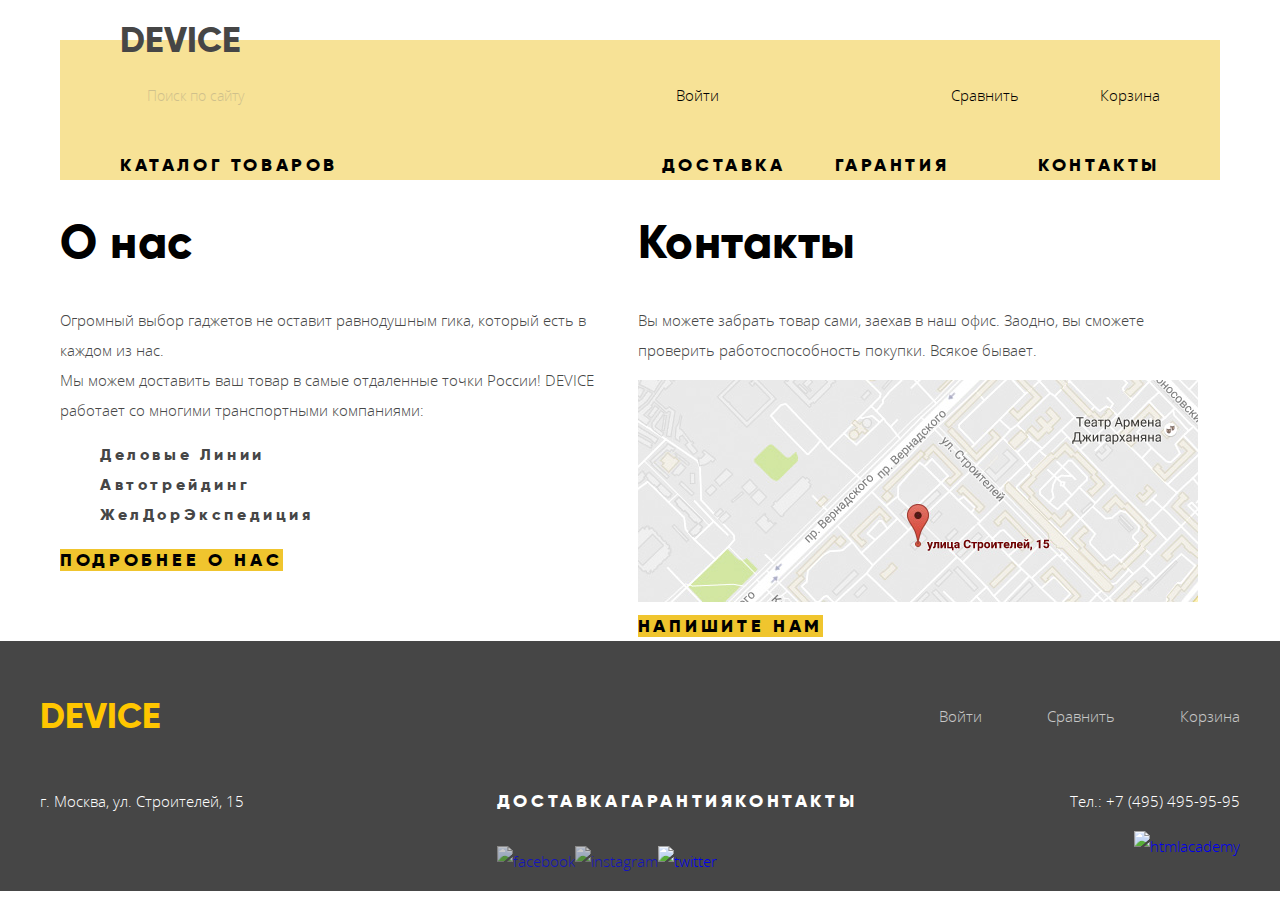
==== index.html @ 17105acd "sync" ====
<!DOCTYPE html>
<html lang="ru">
  <head>
    <meta charset="utf-8">
    <title>HTML Academy: Девайс</title>
    <link rel="stylesheet" href="css/normalize.css">
    <link rel="stylesheet" href="css/style.css">
  </head>
  <body>
    <div class="l-center">
      <header class="header">
        <div class="header__top-logo logo">
          Device
        </div>
        <div class="user-links">
          <ul class="user-links__list">
            <li class="user-links__item search">
              <form action="https://echo.htmlacademy.ru" method="post" class="search__form">
                <input type="text" class="search__input" aria-label="Найти" placeholder="Поиск по сайту">
                <button type="button" class="search__submit visually-hidden">Найти</button>
              </form>
            </li>
            <li class="user-links__item login"><a href="#" class="user-links__link">Войти</a></li>
            <li class="user-links__item"><a href="#" class="user-links__link">Сравнить</a></li>
            <li class="user-links__item"><a href="#" class="user-links__link">Корзина</a></li>
          </ul>
        </div>
        <nav class="main-nav">
          <ul class="main-nav__list">
            <li class="main-nav__item">
              <a href="#" class="main-nav__link" id="сatalog-menu">Каталог товаров</a>
              <ul class="catalog-list" aria-labelledby="сatalog-menu" role="sub-menu">
                <li class="catalog-list__item"><a href="#" class="catalog__link">Виртуальная реальность</a></li>
                <li class="catalog-list__item"><a href="#" class="catalog__link">Фитнес-браслеты</a></li>
                <li class="catalog-list__item"><a href="#" class="catalog__link">Квадрокоптеры</a></li>
                <li class="catalog-list__item"><a href="catalog.html" class="catalog__link">Моноподы для селфи</a></li>
                <li class="catalog-list__item"><a href="#" class="catalog__link">Умные часы</a></li>
                <li class="catalog-list__item"><a href="#" class="catalog__link">Экшн-камеры</a></li>
              </ul>
            </li>
            <li class="main-nav__item"><a href="#" class="main-nav__link">Доставка</a></li>
            <li class="main-nav__item"><a href="#" class="main-nav__link">Гарантия</a></li>
            <li class="main-nav__item"><a href="#" class="main-nav__link">Контакты</a></li>
          </ul>
        </nav>
      </header>
    </div>
    <div class="l-center">
      <main class="main-index">
        <section class="about-us">
          <h2 class="about-us__title">О нас</h2>
          <p class="about-us__desc">Огромный выбор гаджетов не оставит равнодушным гика, который есть в каждом из нас.<br>
          Мы можем доставить ваш товар в самые отдаленные точки России! DEVICE работает со многими транспортными компаниями:</p>
          <ul class="delivery__list">
            <li class="delivery__item"><a href="#" class="delivery__link">Деловые Линии</a></li>
            <li class="delivery__item"><a href="#" class="delivery__link">Автотрейдинг</a></li>
            <li class="delivery__item"><a href="#" class="delivery__link">ЖелДорЭкспедиция</a></li>
          </ul>
          <a href="#" class="btn about-us__more">Подробнее о нас</a>
        </section>
        <section class="contacts">
          <h2 class="contacts__title">Контакты</h2>
          <p class="contacts__desc">Вы можете забрать товар сами, заехав в наш офис. Заодно, вы сможете проверить работоспособность покупки. Всякое бывает.</p>
          <div class="map">
            <img src="img/map.jpg" alt="Карта">
          </div>
          <div class="map map-modal">
            <button type="button" class="btn-modal map-modal__close">X</button>
            <img src="img/map--big.jpg" alt="Карта побольше">
          </div>
          <a href="" class="btn contact__link">Напишите нам</a>
        </section>
        <form action="https://echo.htmlacademy.ru" method="post" class="feedback-modal">
          <button type="button" class="btn-modal feedback-modal__close" aria-label="Закрыть окно">X</button>
          <label>Ваше имя:<input type="text" placeholder="Имя Фамилия" name="form-name"></label>
          <label>Ваш e-mail:<input type="email" placeholder="email@example.com" name="form-email"></label>
          <label>Текст письма:<textarea placeholder="В свободной форме" name="form-msg"></textarea></label>
          <button type="submit" class="btn">Отправить</button>
        </form>
      </main>
    </div>
    <footer class="footer">
      <div class="l-center">
        <div class="footer__column">
          <div class="footer__logo logo logo--color-danger">
            Device
          </div>
          <div class="user-links">
            <ul class="user-links__list user-links__list--bottom">
              <li class="user-links__item"><a href="#" class="user-links__link">Войти</a></li>
              <li class="user-links__item"><a href="#" class="user-links__link">Сравнить</a></li>
              <li class="user-links__item"><a href="#" class="user-links__link">Корзина</a></li>
            </ul>
          </div>
        </div>
        <div class="footer__column">
          <p class="footer__address">г. Москва, ул. Строителей, 15</p>
          <ul class="footer__list">
            <li class="footer__item"><a href="#" class="footer__link">Доставка</a></li>
            <li class="footer__item"><a href="#" class="footer__link">Гарантия</a></li>
            <li class="footer__item"><a href="#" class="footer__link">Контакты</a></li>
          </ul>
          <p class="footer__phone">Тел.: +7 (495) 495-95-95</p>
        </div>
        <div class="footer__column">
          <span class="footer__line"></span>
          <div class="socials">
            <ul class="socials__list">
              <li class="socials__item social"><a href="facebook.com" target="_blank"><img src="img/fb.svg" alt="facebook"></a></li>
              <li class="socials__item social"><a href="instagram.com" target="_blank"><img src="img/instagram.svg" alt="instagram"></a></li>
              <li class="socials__item social"><a href="twitter.com" target="_blank"><img src="img/twitter.svg" alt="twitter"></a></li>
            </ul>
          </div>
          <a href="htmlacademy.ru" class="htmlacademylogo" target="_blank"><img src="img/logo-html.svg" alt="htmlacademy"></a>
        </div>
      </div>
    </footer>
  </body>
</html>
---- css/style.css ----
@font-face {
  font-family: 'Gilroy Bold';
  src: url('../fonts/gilroyextrabold.woff2') format('woff2'),
       url('../fonts/gilroyextrabold.woff') format('woff');
  font-weight: 700;
  font-style: normal;
}

@font-face {
  font-family: 'Gilroy Light';
  src: url('../fonts/gilroylight.woff2') format('woff2'),
       url('../fonts/gilroylight.woff') format('woff');
  font-weight: 300;
  font-style: normal;
}

@font-face {
  font-family: 'Open Sans Light';
  src: url('../fonts/opensanslight.woff2') format('woff2'),
       url('../fonts/opensanslight.woff') format('woff');
  font-weight: 300;
  font-style: normal;
}

@font-face {
  font-family: 'Open Sans';
  src: url('../fonts/opensans.woff2') format('woff2'),
       url('../fonts/opensans.woff') format('woff');
  font-weight: normal;
  font-style: normal;
}

html {
  box-sizing: border-box;
}

*, *::before, *::after {
  box-sizing: inherit;
}

body {
  padding: 0;
  margin: 0;
  font-family: "Open Sans Light", Arial, sans-serif;
  font-size: 15px;
  line-height: 30px;
  font-weight: 300;
  color: #464646;
  margin: 0 auto;
}

img {
  max-width: 100%;
}

a {
  text-decoration: none;
}

.l-center {
  max-width: 1200px;
  margin: 0 auto;
}

.main-catalog__title {
  font-family: "Gilroy Bold", Arial, sans-serif;
  font-size: 47px;
  font-weight: 800;
  letter-spacing: 0.5px;
  color: #000000;
  flex-basis: 100%;
}

.about-us__title {
  font-family: "Gilroy Bold", Arial, sans-serif;
  font-size: 47px;
  font-weight: 800;
  line-height: 1;
  letter-spacing: 0.5px;
  color: #000000;
}

.contacts__title {
  font-family: "Gilroy Bold", Arial, sans-serif;
  font-size: 47px;
  font-weight: 800;
  line-height: 1;
  letter-spacing: 0.5px;
  color: #000000;
}

.visually-hidden {
  position: absolute;
  clip: rect(0 0 0 0);
  width: 1px;
  height: 1px;
  margin: -1px;
 }

.header {
  background-color: #f7e296;
  margin-top: 40px;
  padding-top: 40px;
  margin-left: 20px;
  margin-right: 20px;
  position: relative;
  padding-left: 60px;
  padding-right: 60px;
}

.logo {
  font-family: "Gilroy Bold", Arial, sans-serif;
  font-size: 35px;
  font-weight: 800;
  text-transform: uppercase;
}

.header__top-logo {
  position: absolute;
  top: -15px;
  left: 60px;
}

.logo--color-danger {
  color: #ffc600;
}

.logo:hover,
.user-links__item:hover,
.user-links__search:hover,
.main-nav__link:hover,
.catalog-list__item:hover,
.footer__item:hover {
  opacity: 0.6;
}

.logo:active,
.user-links__item:active,
.main-nav__link:active,
.catalog-list__item:active,
.footer__item:active {
  opacity: 0.3;
}

.search {
  padding-left: 40px;
  width: 500px;
  margin-right: 15px;
  position: relative;
}

.search__input {
  background-color: transparent;
  border: 0;
  opacity: 0.3;
}

.search__form::before {
  content: ' ';
  display: block;
  position: absolute;
  top: 7px;
  left: 0;
  width: 16px;
  height: 16px;
  background-image: url(../img/search.svg);
}

.search__input:hover {
  opacity: 0.6;
}

.search__input:active,
.search__input:focus {
  opacity: 1;
  outline: 0;
  border-bottom: 2px solid #000;
}

.user-links {
  padding-bottom: 40px;
}

.user-links__list {
  padding: 0;
  margin: 0;
  list-style: none;
  display: flex;
  justify-content: space-between;
}

.user-links__item {
  padding-right: 40px;
  padding-left: 25px;
}

.user-links__item:last-child {
  padding-right: 0;
}

.user-links__list--bottom {
  justify-content: flex-end;
}

.login {
  width: 260px;
}

.user-links__link {
  color: #000000;
}

.main-nav__list {
  padding: 0;
  margin: 0;  
  list-style: none;
  display: flex;
  justify-content: space-between;
}

.main-nav__item {
  margin-right: 35px;
}

.main-nav__item:first-child {
  margin-right: 310px;
}

.main-nav__item:last-child {
  margin-right: 0;
  margin-left: 40px;
}

.main-nav__link {
  font-family: "Gilroy Bold", Arial, sans-serif;
  font-size: 18px;
  line-height: 24px;
  font-weight: 800;
  letter-spacing: 3.6px;
  text-transform: uppercase;
  color: #000000;
}

.catalog-list {
  line-height: 30px;
  color: #464646;
  list-style: none;
  text-transform: none;
  display: none;
}

.catalog__link {
  color: #000000;
}

.main-index {
  display: flex;
  margin: 0 20px;
  justify-content: space-between;
}

.delivery__list {
  list-style: none;
}

.delivery__item {
  font-family: "Gilroy Bold", Arial, sans-serif;
  font-size: 16px;
  font-weight: 800;
  letter-spacing: 3.6px;
}

.delivery__link {
  color: #464646;
}

.map-modal {
  display: none;
}

.feedback-modal {
  display: none;
}

.btn {
  font-family: "Gilroy Bold", Arial, sans-serif;
  font-size: 18px;
  line-height: 1.27;
  letter-spacing: 3.7px;
  text-align: center;
  color: #000000;
  background-color: #f0c52e;
  text-transform: uppercase;
  border: 0;
}

.footer {
  background-color: #464646;
  color: #ffffff;
  padding-top: 60px;
}

.footer__column {
  display: flex;
  justify-content: space-between;
}

.footer .user-links__link {
  color: #ffffff;
}

.footer__list{
  list-style: none;
  display: flex;
  justify-content: space-around;
}

.footer__item {
  font-family: "Gilroy Bold", Arial, sans-serif;
  font-size: 18px;
  font-weight: 800;
  letter-spacing: 3.6px;
  text-transform: uppercase;
}

.footer__link {
  color: #ffffff;
}

.footer .user-links__item,
.socials__item {
  opacity: 0.7;
}

.footer .user-links__item:hover,
.socials__item:hover {
  opacity: 1;
}

.footer .user-links__item:active,
.socials__item:active    {
  opacity: 0.3;
}

.socials__item:last-child {
  opacity: 1; 
}

.socials__item:last-child:hover {
  opacity: 0.6; 
}

.socials__item:last-child:active {
  opacity: 0.3; 
}

.socials__list {
  list-style: none;
  display: flex;
  justify-content: center;
}

form label {
  font-family: "Gilroy Bold", Arial, sans-serif;
  font-size: 18px;
  font-weight: 800;
  color: #000000;
}

form input {
  font-family: "Open Sans Light", Arial, sans-serif;
  font-size: 14px;
  font-weight: 300;
  color: #464646;
}

form textarea {
  font-family: "Open Sans Light", Arial, sans-serif;
  font-size: 14px;
  font-weight: 300;
  color: #464646;
}

.main-catalog {
  display: flex;
  flex-wrap: wrap;
}

.breadcrumbs {
  flex-basis: 100%;
}

.breadcrumbs__list {
  list-style: none;
  display: flex;
}

.breadcrumbs__item {
  font-size: 14px;
}

.breadcrumbs__item a {
  color: #000000;
  opacity: 0.3;
}

.breadcrumbs__item a:hover {
  opacity: 0.6;
}

.breadcrumbs__item a:active {
  opacity: 0.1;
}

.breadcrumbs__item--active {
  opacity: 1;
}

.filters {
  flex-basis: 20%;
  background-color: #eeeeee;
}

.filter__item {
  display: flex;
  flex-direction: column;
}

.filter__title {
  font-family: "Gilroy Bold", Arial, sans-serif;
  font-size: 18px;
  font-weight: 800;
  color: #000000;
}

.filter__item label {
  font-size: 14px;
  color: #000000;
}

.goods {
  display: flex;
  flex-wrap: wrap;
  flex-basis: 80%;
}

.good-card {
  flex-basis: 50%;
  display: flex;
  flex-wrap: wrap;
  justify-content: space-between;
}

.good__pic {
  flex-basis: 100%;
}

.good-card__title {
  font-family: "Gilroy Bold", Arial, sans-serif;
  font-size: 18px;
  font-weight: 800;
  color: #000000;
}

.good-card__price {
  font-family: "Gilroy Light", Arial, sans-serif;
  font-size: 16px;
  font-weight: 300;
  color: #000000;
}
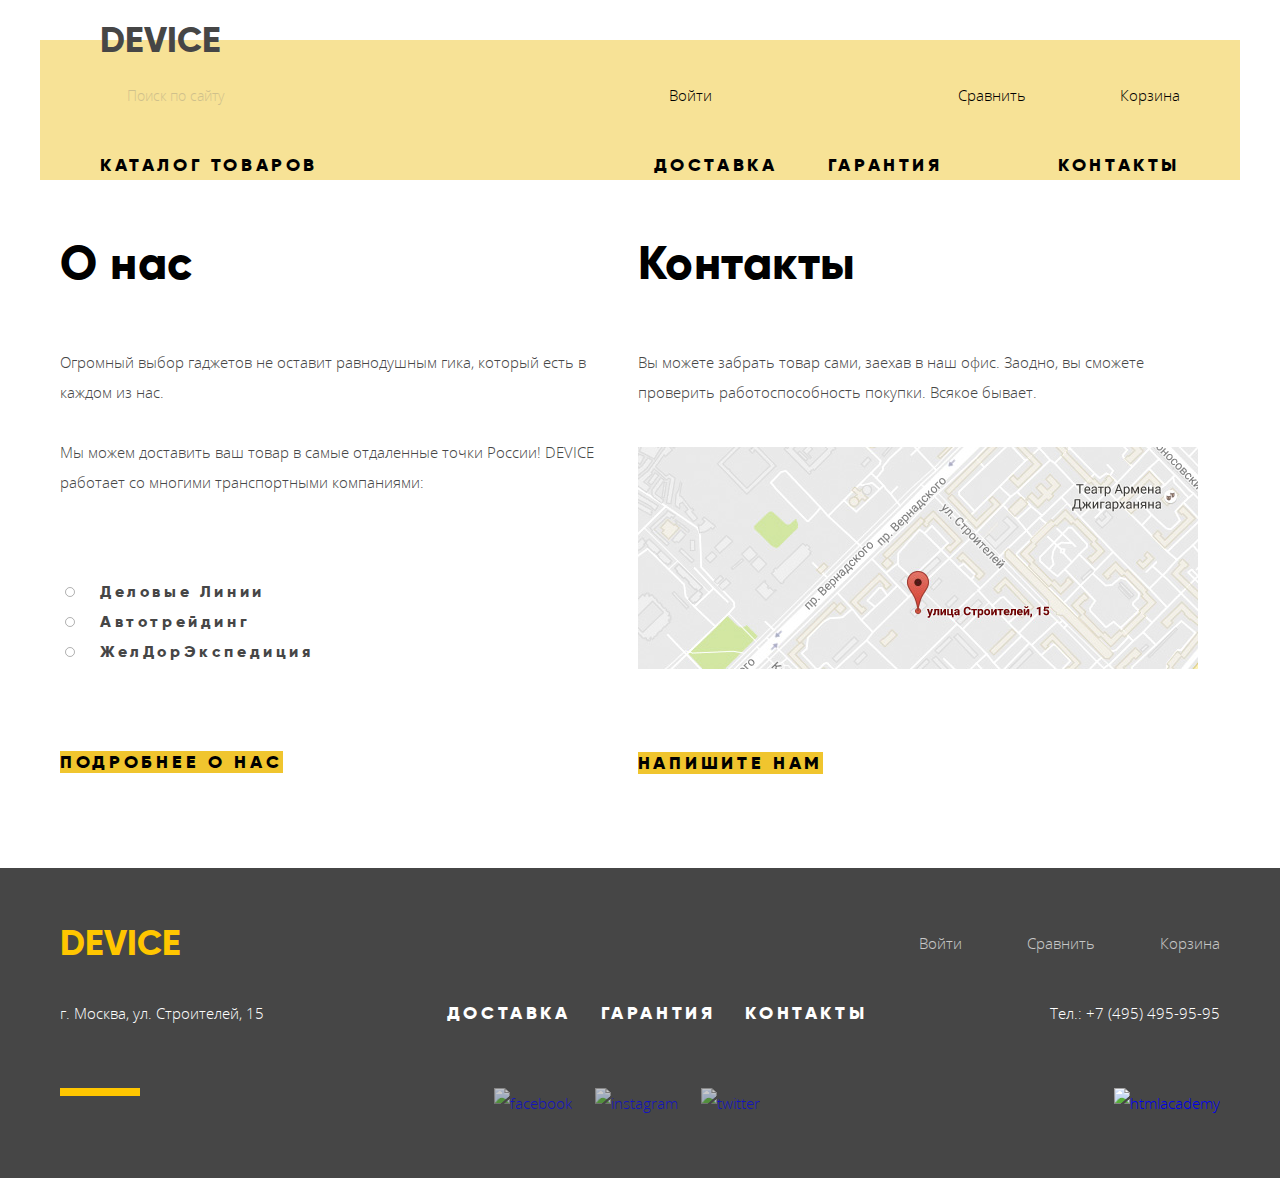
==== commit 12756bfd: "sync" ====
--- a/index.html
+++ b/index.html
@@ -21,8 +21,8 @@
               </form>
             </li>
             <li class="user-links__item login"><a href="#" class="user-links__link">Войти</a></li>
-            <li class="user-links__item"><a href="#" class="user-links__link">Сравнить</a></li>
-            <li class="user-links__item"><a href="#" class="user-links__link">Корзина</a></li>
+            <li class="user-links__item compare"><a href="#" class="user-links__link">Сравнить</a></li>
+            <li class="user-links__item bracket"><a href="#" class="user-links__link">Корзина</a></li>
           </ul>
         </div>
         <nav class="main-nav">
@@ -49,7 +49,7 @@
       <main class="main-index">
         <section class="about-us">
           <h2 class="about-us__title">О нас</h2>
-          <p class="about-us__desc">Огромный выбор гаджетов не оставит равнодушным гика, который есть в каждом из нас.<br>
+          <p class="about-us__desc">Огромный выбор гаджетов не оставит равнодушным гика, который есть в каждом из нас.<br><br>
           Мы можем доставить ваш товар в самые отдаленные точки России! DEVICE работает со многими транспортными компаниями:</p>
           <ul class="delivery__list">
             <li class="delivery__item"><a href="#" class="delivery__link">Деловые Линии</a></li>
@@ -81,37 +81,39 @@
     </div>
     <footer class="footer">
       <div class="l-center">
-        <div class="footer__column">
-          <div class="footer__logo logo logo--color-danger">
-            Device
+        <div class="footer__wrap">
+          <div class="footer__column">
+            <div class="footer__logo logo logo--color-danger">
+              Device
+            </div>
+            <div class="footer__user-links">
+              <ul class="user-links__list user-links__list--bottom">
+                <li class="user-links__item"><a href="#" class="user-links__link">Войти</a></li>
+                <li class="user-links__item"><a href="#" class="user-links__link">Сравнить</a></li>
+                <li class="user-links__item"><a href="#" class="user-links__link">Корзина</a></li>
+              </ul>
+            </div>
           </div>
-          <div class="user-links">
-            <ul class="user-links__list user-links__list--bottom">
-              <li class="user-links__item"><a href="#" class="user-links__link">Войти</a></li>
-              <li class="user-links__item"><a href="#" class="user-links__link">Сравнить</a></li>
-              <li class="user-links__item"><a href="#" class="user-links__link">Корзина</a></li>
+          <div class="footer__column">
+            <p class="footer__address">г. Москва, ул. Строителей, 15</p>
+            <ul class="footer__list">
+              <li class="footer__item"><a href="#" class="footer__link">Доставка</a></li>
+              <li class="footer__item"><a href="#" class="footer__link">Гарантия</a></li>
+              <li class="footer__item"><a href="#" class="footer__link">Контакты</a></li>
             </ul>
+            <p class="footer__phone">Тел.: +7 (495) 495-95-95</p>
           </div>
-        </div>
-        <div class="footer__column">
-          <p class="footer__address">г. Москва, ул. Строителей, 15</p>
-          <ul class="footer__list">
-            <li class="footer__item"><a href="#" class="footer__link">Доставка</a></li>
-            <li class="footer__item"><a href="#" class="footer__link">Гарантия</a></li>
-            <li class="footer__item"><a href="#" class="footer__link">Контакты</a></li>
-          </ul>
-          <p class="footer__phone">Тел.: +7 (495) 495-95-95</p>
-        </div>
-        <div class="footer__column">
-          <span class="footer__line"></span>
-          <div class="socials">
-            <ul class="socials__list">
-              <li class="socials__item social"><a href="facebook.com" target="_blank"><img src="img/fb.svg" alt="facebook"></a></li>
-              <li class="socials__item social"><a href="instagram.com" target="_blank"><img src="img/instagram.svg" alt="instagram"></a></li>
-              <li class="socials__item social"><a href="twitter.com" target="_blank"><img src="img/twitter.svg" alt="twitter"></a></li>
-            </ul>
+          <div class="footer__column">
+            <span class="footer__line"></span>
+            <div class="socials">
+              <ul class="socials__list">
+                <li class="socials__item social"><a href="facebook.com" target="_blank"><img src="img/fb.svg" alt="facebook"></a></li>
+                <li class="socials__item social"><a href="instagram.com" target="_blank"><img src="img/instagram.svg" alt="instagram"></a></li>
+                <li class="socials__item social"><a href="twitter.com" target="_blank"><img src="img/twitter.svg" alt="twitter"></a></li>
+              </ul>
+            </div>
+            <a href="htmlacademy.ru" class="htmlacademylogo" target="_blank"><img src="img/logo-html.svg" alt="htmlacademy"></a>
           </div>
-          <a href="htmlacademy.ru" class="htmlacademylogo" target="_blank"><img src="img/logo-html.svg" alt="htmlacademy"></a>
         </div>
       </div>
     </footer>
--- a/css/style.css
+++ b/css/style.css
@@ -62,33 +62,6 @@
   margin: 0 auto;
 }
 
-.main-catalog__title {
-  font-family: "Gilroy Bold", Arial, sans-serif;
-  font-size: 47px;
-  font-weight: 800;
-  letter-spacing: 0.5px;
-  color: #000000;
-  flex-basis: 100%;
-}
-
-.about-us__title {
-  font-family: "Gilroy Bold", Arial, sans-serif;
-  font-size: 47px;
-  font-weight: 800;
-  line-height: 1;
-  letter-spacing: 0.5px;
-  color: #000000;
-}
-
-.contacts__title {
-  font-family: "Gilroy Bold", Arial, sans-serif;
-  font-size: 47px;
-  font-weight: 800;
-  line-height: 1;
-  letter-spacing: 0.5px;
-  color: #000000;
-}
-
 .visually-hidden {
   position: absolute;
   clip: rect(0 0 0 0);
@@ -101,8 +74,6 @@
   background-color: #f7e296;
   margin-top: 40px;
   padding-top: 40px;
-  margin-left: 20px;
-  margin-right: 20px;
   position: relative;
   padding-left: 60px;
   padding-right: 60px;
@@ -206,6 +177,14 @@
   width: 260px;
 }
 
+.compare::before {
+  content: url(../img/compare.svg);
+  width: 13px;
+  height: 12px;
+  //display: block;
+  //background: url(../img/compare.svg) no-repeat;
+}
+
 .user-links__link {
   color: #000000;
 }
@@ -223,12 +202,16 @@
 }
 
 .main-nav__item:first-child {
-  margin-right: 310px;
+  margin-right: 320px;
+}
+
+.main-nav__item:nth-child(3) {
+  margin-right: 100px;
+  //margin-left: 50px;
 }
 
 .main-nav__item:last-child {
-  margin-right: 0;
-  margin-left: 40px;
+  margin-right: 0px;
 }
 
 .main-nav__link {
@@ -239,6 +222,22 @@
   letter-spacing: 3.6px;
   text-transform: uppercase;
   color: #000000;
+}
+
+.main-nav__item:first-child {
+  position: relative;
+}
+
+.main-nav__item:first-child::after {
+  content: ' ';
+  display: block;
+  width: 16px;
+  height: 16px;
+  background-image: url(../img/plus.svg);
+  position: absolute;
+  top: 7px;
+  left: 230px;
+  opacity: 0.3;
 }
 
 .catalog-list {
@@ -255,12 +254,33 @@
 
 .main-index {
   display: flex;
-  margin: 0 20px;
+  margin: 0 20px 90px;
   justify-content: space-between;
+}
+
+.about-us {
+
+}
+
+.about-us__title {
+  font-family: "Gilroy Bold", Arial, sans-serif;
+  font-size: 47px;
+  font-weight: 800;
+  line-height: 1;
+  letter-spacing: 0.5px;
+  color: #000000;
+  margin: 60px 0;
+}
+
+.about-us__desc {
+  margin-top: 0;
+  margin-bottom: 80px;
 }
 
 .delivery__list {
   list-style: none;
+  margin-top: 0;
+  margin-bottom: 80px;
 }
 
 .delivery__item {
@@ -268,10 +288,43 @@
   font-size: 16px;
   font-weight: 800;
   letter-spacing: 3.6px;
+  position: relative;
+}
+
+.delivery__item::before {
+  content: ' ';
+  display: block;
+  width: 10px;
+  height: 10px;
+  border: 1px solid #000000;
+  border-radius: 5px;
+  opacity: 0.3;
+  position: absolute;
+  top: 10px;
+  left: -35px;
 }
 
 .delivery__link {
   color: #464646;
+}
+
+.contacts__title {
+  font-family: "Gilroy Bold", Arial, sans-serif;
+  font-size: 47px;
+  font-weight: 800;
+  line-height: 1;
+  letter-spacing: 0.5px;
+  color: #000000;
+  margin: 60px 0;
+}
+
+.contacts__desc {
+  margin-top: 0;
+  margin-bottom: 40px;
+}
+
+.map {
+  margin-bottom: 70px;
 }
 
 .map-modal {
@@ -300,9 +353,28 @@
   padding-top: 60px;
 }
 
+.footer__wrap {
+  margin: 0 20px;
+}
+
 .footer__column {
   display: flex;
   justify-content: space-between;
+}
+
+.footer__column:first-child {
+  margin-bottom: 40px;
+}
+
+.footer__column:last-child {
+  margin-top: 60px;
+  padding-bottom: 60px;
+}
+
+.footer__line {
+  display: block;
+  width: 80px;
+  border-top: 8px solid #ffc600;  
 }
 
 .footer .user-links__link {
@@ -313,6 +385,8 @@
   list-style: none;
   display: flex;
   justify-content: space-around;
+  margin: 0;
+  padding: 0;
 }
 
 .footer__item {
@@ -321,6 +395,19 @@
   font-weight: 800;
   letter-spacing: 3.6px;
   text-transform: uppercase;
+  margin-right: 30px;
+}
+
+.footer__item:last-child {
+  margin-right: 0;
+}
+
+.footer__address {
+  margin: 0;
+}
+
+.footer__phone {
+  margin: 0;
 }
 
 .footer__link {
@@ -342,22 +429,29 @@
   opacity: 0.3;
 }
 
+
+.htmlacademylogo:hover {
+  opacity: 0.6; 
+}
+
+.htmlacademylogo:active {
+  opacity: 0.3; 
+}
+
+.socials__list {
+  margin: 0;
+  padding: 0;
+  list-style: none;
+  display: flex;
+  justify-content: center;
+}
+
+.socials__item {
+  margin-right: 23px;
+}
+
 .socials__item:last-child {
-  opacity: 1; 
-}
-
-.socials__item:last-child:hover {
-  opacity: 0.6; 
-}
-
-.socials__item:last-child:active {
-  opacity: 0.3; 
-}
-
-.socials__list {
-  list-style: none;
-  display: flex;
-  justify-content: center;
+  margin: 0;
 }
 
 form label {
@@ -382,12 +476,22 @@
 }
 
 .main-catalog {
-  display: flex;
-  flex-wrap: wrap;
+  
+}
+
+.main-catalog__title {
+  font-family: "Gilroy Bold", Arial, sans-serif;
+  font-size: 47px;
+  font-weight: 800;
+  letter-spacing: 0.5px;
+  color: #000000;
+  flex-basis: 100%;
+  margin: 44px 60px 30px;
 }
 
 .breadcrumbs {
-  flex-basis: 100%;
+  margin-left: 60px;
+  margin-bottom: 50px;
 }
 
 .breadcrumbs__list {
@@ -397,6 +501,23 @@
 
 .breadcrumbs__item {
   font-size: 14px;
+  margin-right: 40px;
+  position: relative;
+}
+
+.breadcrumbs__item::after {
+  content: '';
+  display: block;
+  width: 4px;
+  height: 7px;
+  background-image: url(../img/nav-arrow.svg);
+  position: absolute;
+  top: 12px;
+  left: 70px;
+}
+
+.breadscrumbs__item:nth-child(2)::after {
+  left: 125px;
 }
 
 .breadcrumbs__item a {
@@ -417,13 +538,16 @@
 }
 
 .filters {
-  flex-basis: 20%;
   background-color: #eeeeee;
+  margin-left: 60px;
+  width: 268px;
 }
 
 .filter__item {
   display: flex;
   flex-direction: column;
+  margin-left: 60px;
+  width: 268px;
 }
 
 .filter__title {
@@ -441,17 +565,18 @@
 .goods {
   display: flex;
   flex-wrap: wrap;
-  flex-basis: 80%;
+  margin-right: 60px;
 }
 
 .good-card {
-  flex-basis: 50%;
   display: flex;
   flex-wrap: wrap;
   justify-content: space-between;
-}
-
-.good__pic {
+  width: 359px;
+  margin: 0 20px 45px;
+}
+
+.good-card__pic {
   flex-basis: 100%;
 }
 
@@ -467,4 +592,10 @@
   font-size: 16px;
   font-weight: 300;
   color: #000000;
+}
+
+.wrap {
+  display: flex;
+  margin: 0 auto;
+  max-width: 1200px;
 }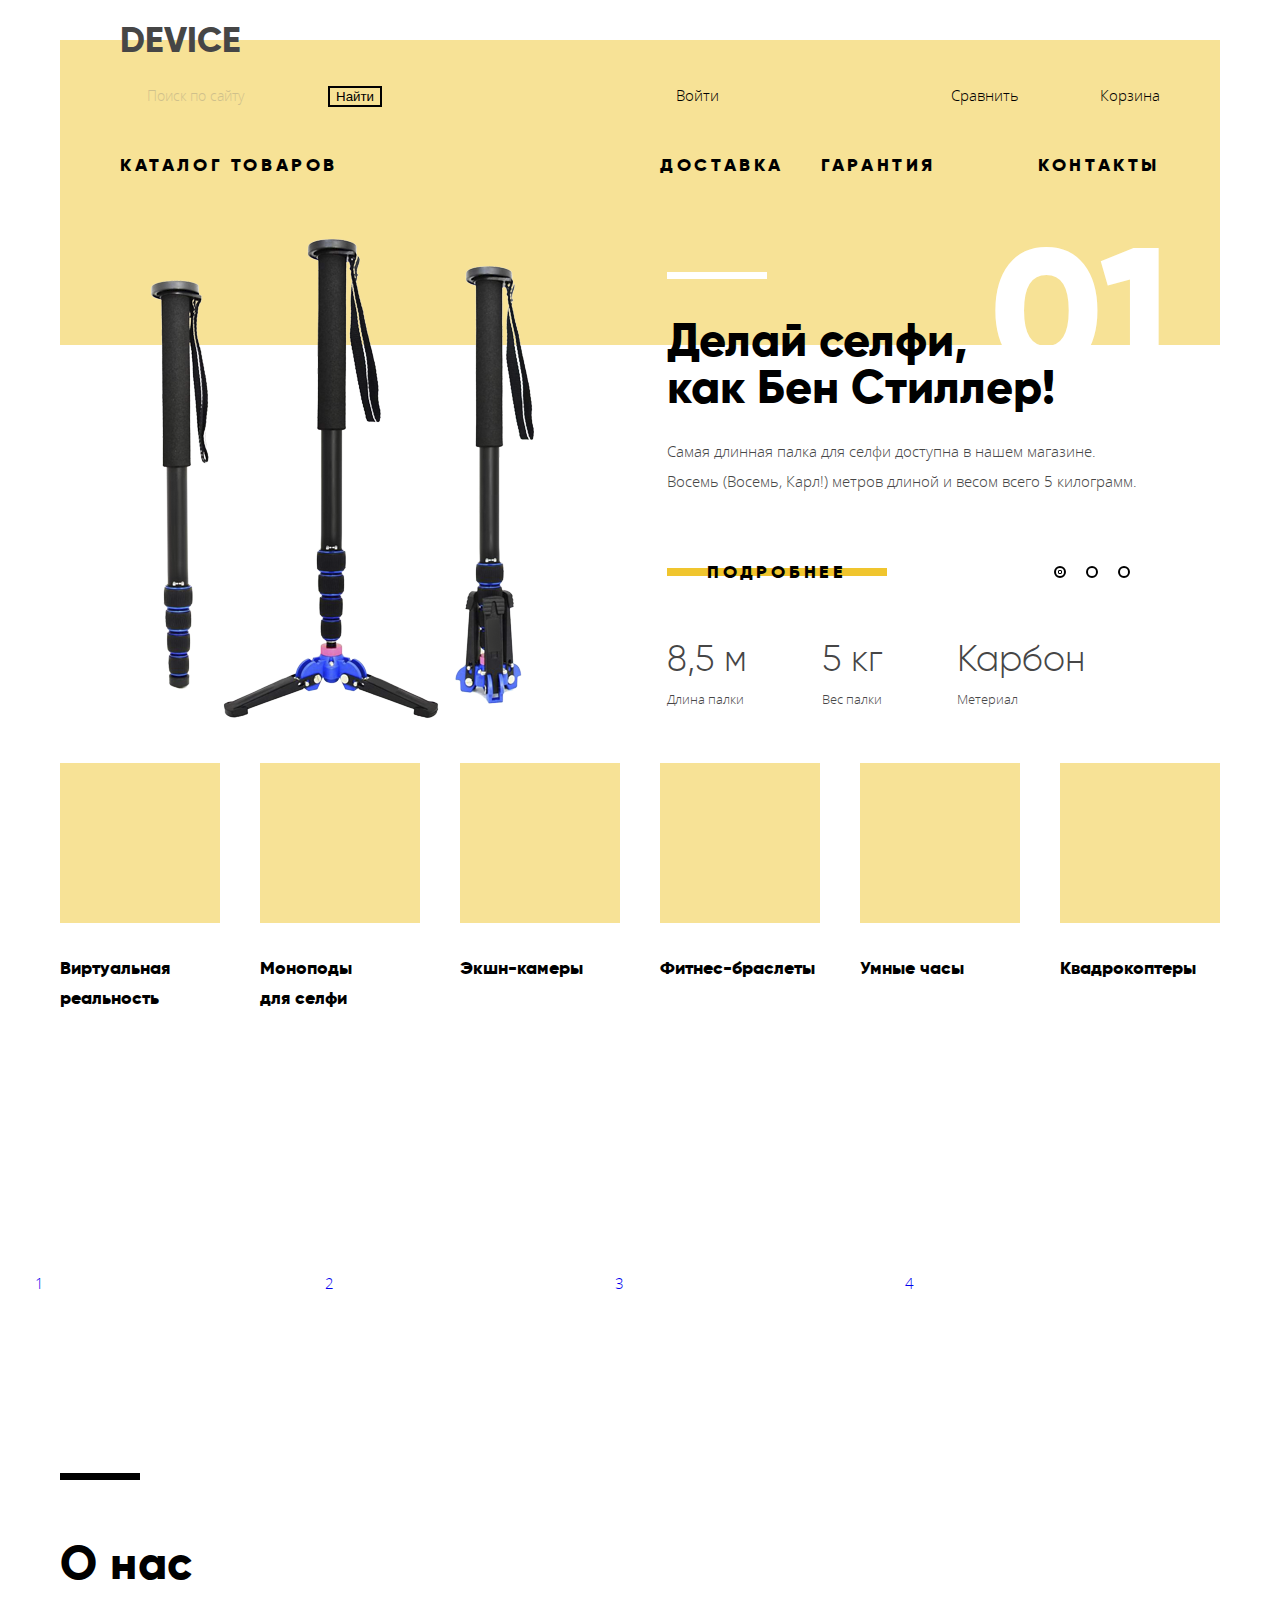
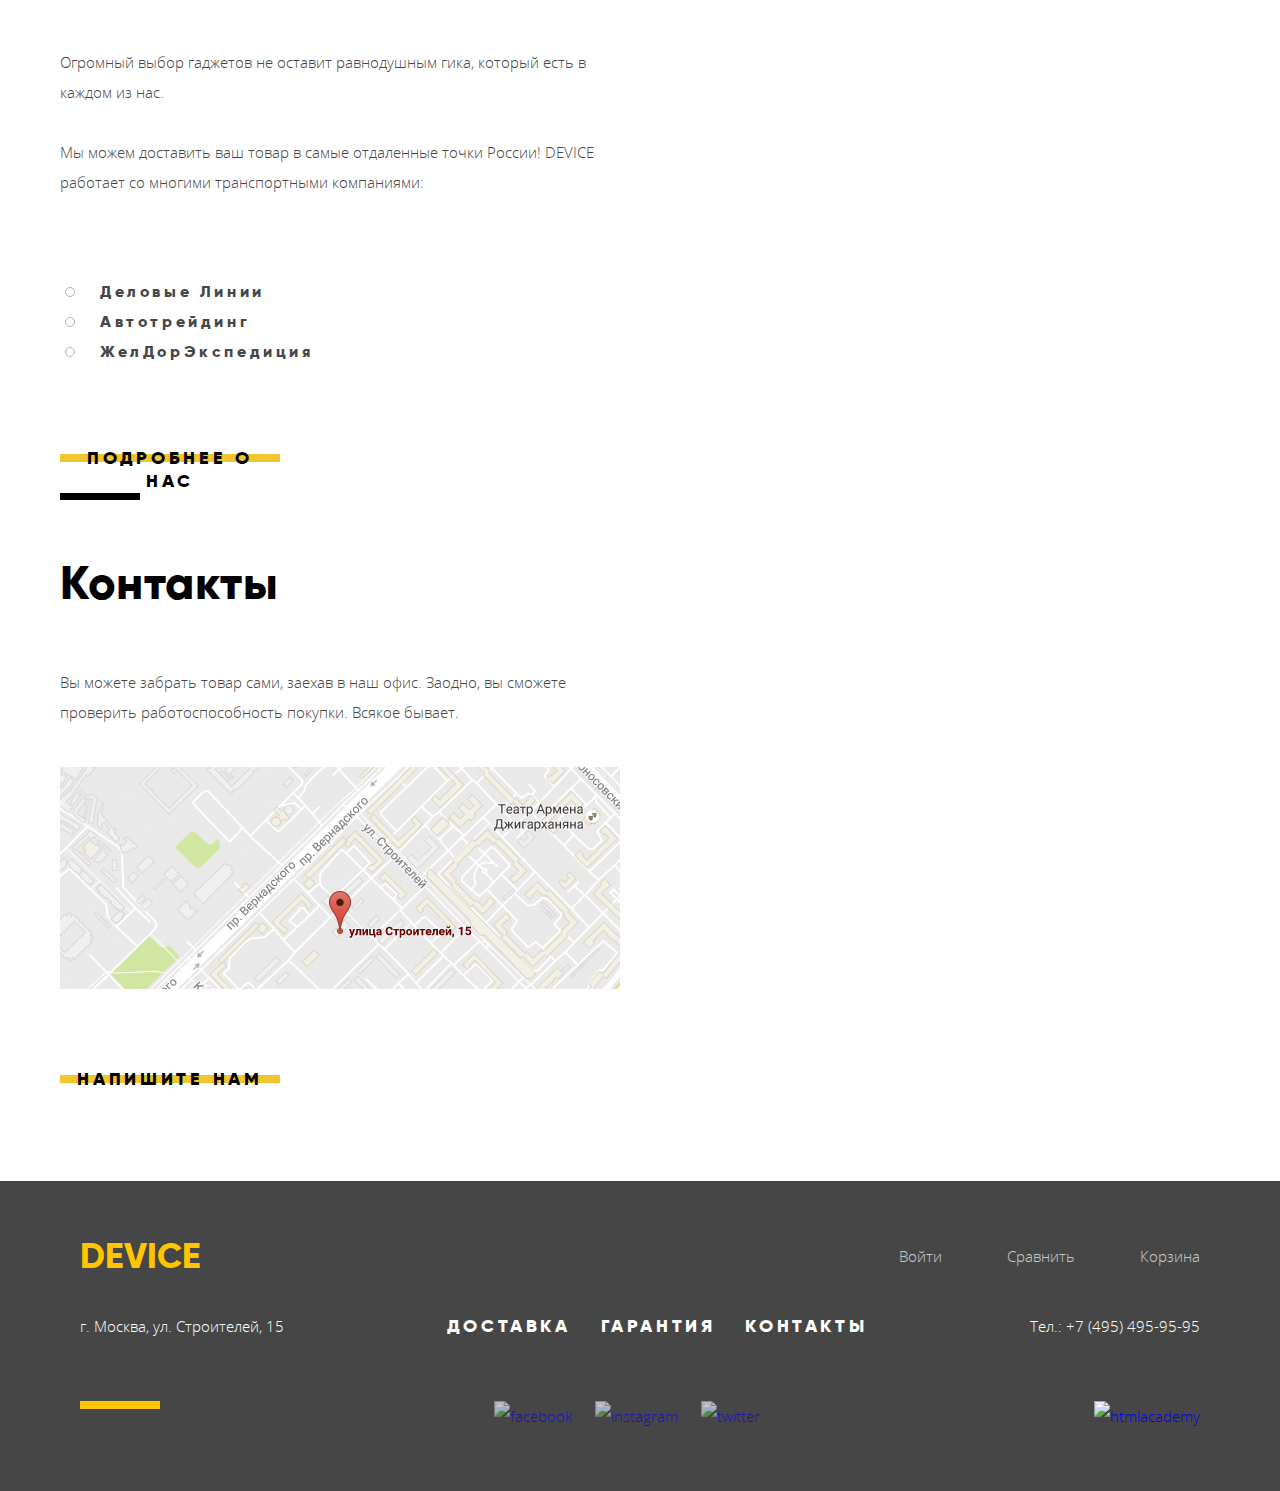
==== commit da1ee8a7: "sync" ====
--- a/index.html
+++ b/index.html
@@ -17,7 +17,7 @@
             <li class="user-links__item search">
               <form action="https://echo.htmlacademy.ru" method="post" class="search__form">
                 <input type="text" class="search__input" aria-label="Найти" placeholder="Поиск по сайту">
-                <button type="button" class="search__submit visually-hidden">Найти</button>
+                <button type="button" class="search__submit vsisually-hidden">Найти</button>
               </form>
             </li>
             <li class="user-links__item login"><a href="#" class="user-links__link">Войти</a></li>
@@ -45,8 +45,123 @@
         </nav>
       </header>
     </div>
-    <div class="l-center">
-      <main class="main-index">
+    <main class="main-index">
+      <div class="l-center">
+        <div class="slider">
+          <div class="slider__item slider__item--active promo-good">
+            <img src="img/slider-1.png" alt="" class="promo-good__img">
+            <div class="promo-good__txt">
+              <p class="promo-good__title">Делай селфи,<br>как Бен Стиллер! </p>
+              <p class="promo-good__desc">Самая длинная палка для селфи доступна в нашем магазине.<br> Восемь (Восемь, Карл!) метров длиной и весом всего 5 килограмм.</p>
+              <a href="" class="promo-good__link btn">Подробнее</a>
+              <div class="promo-good__features">
+                <div class="promo-good__feature-item">
+                  <p class="promo-good__feature-value">8,5 м</p>
+                  <p class="promo-good__feature-property">Длина палки</p>
+                </div>
+                <div class="promo-good__feature-item">
+                  <p class="promo-good__feature-value">5 кг</p>
+                  <p class="promo-good__feature-property">Вес палки</p>
+                </div>
+                <div class="promo-good__feature-item">
+                  <p class="promo-good__feature-value">Карбон</p>
+                  <p class="promo-good__feature-property">Метериал</p>
+                </div>
+              </div>
+            </div>
+          </div>
+          <div class="slider__item promo-good">
+            <img src="img/slider-2.png" alt="" class="promo-good__img">
+            <div class="promo-good__txt">
+              <p class="promo-good__title promo-good__title--n2">Худеем<br>правильно</p>
+              <p class="promo-good__desc">Мотивирующие фитнес-браслеты помогут найти в себе силы<br>не пропускать занятия и соблюдать диету.</p>
+              <a href="" class="promo-good__link btn">Подробнее</a>
+              <div class="promo-good__features">
+                <div class="promo-good__feature-item">
+                  <p class="promo-good__feature-value">48 часов</p>
+                  <p class="promo-good__feature-property">Без подзарядки</p>
+                </div>
+              </div>
+            </div>
+          </div>
+          <div class="slider__item promo-good">
+            <img src="img/slider-3.png" alt="" class="promo-good__img promo-good__img--wide">
+            <div class="promo-good__txt">
+              <p class="promo-good__title promo-good__title--n3">Порхает как бабочка,<br>жалит как пчела!</p>
+              <p class="promo-good__desc">Этот обычный, на первый взгляд, квадрокоптер оснащён мощным лазером, замаскированным под стандартную камеру.</p>
+              <a href="" class="promo-good__link btn">Подробнее</a>
+              <div class="promo-good__features">
+                <div class="promo-good__feature-item">
+                  <p class="promo-good__feature-value">800 м</p>
+                  <p class="promo-good__feature-property">Дальность полёта</p>
+                </div>
+                <div class="promo-good__feature-item">
+                  <p class="promo-good__feature-value">50 м</p>
+                  <p class="promo-good__feature-property">Радиус поражения</p>
+                </div>
+              </div>
+            </div>
+          </div>
+          <ul class="slider__control">
+            <li class="slider__nav-btn slider__nav-btn--active"></li>
+            <li class="slider__nav-btn"></li>
+            <li class="slider__nav-btn"></li>
+          </ul>
+        </div>
+      </div>
+      <section class="popular-categories">
+        <div class="l-center">
+          <ul class="popular-categories__list">
+            <li class="popular-categories__item">
+              <a href="#" class="popular-categories__link">
+                <img src="img/popular-1.svg" alt="" class="popular-categories__img">
+                <span class="popular-categories__link-txt">Виртуальная<br>реальность</span>
+              </a>
+            </li>
+            <li class="popular-categories__item">
+              <a href="#" class="popular-categories__link popular-categories__link--align-bottom">
+                <img src="img/popular-2.svg" alt="" class="popular-categories__img">
+                <span class="popular-categories__link-txt">Моноподы<br>для селфи</span>
+              </a>
+            </li>
+            <li class="popular-categories__item">
+              <a href="#" class="popular-categories__link">
+                <img src="img/popular-3.svg" alt="" class="popular-categories__img">
+                <span class="popular-categories__link-txt">Экшн-камеры</span>
+              </a>
+            </li>
+            <li class="popular-categories__item">
+              <a href="#" class="popular-categories__link">
+                <img src="img/popular-4.svg" alt="" class="popular-categories__img">
+                <span class="popular-categories__link-txt">Фитнес-браслеты</span>
+              </a>
+            </li>
+            <li class="popular-categories__item">
+              <a href="#" class="popular-categories__link">
+                <img src="img/popular-5.svg" alt="" class="popular-categories__img">
+                <span class="popular-categories__link-txt">Умные часы</span>
+              </a>
+            </li>
+            <li class="popular-categories__item">
+              <a href="#" class="popular-categories__link">
+                <img src="img/popular-6.svg" alt="" class="popular-categories__img">
+                <span class="popular-categories__link-txt">Квадрокоптеры</span>
+              </a>
+            </li>
+          </ul>
+        </div>
+      </section>
+      <div class="brands">
+        <div class="l-center">
+          <ul class="brands__list">
+            <li class="brands__item"><a href="#" class="brands__link brands__link--dji">1</a></li>
+            <li class="brands__item"><a href="#" class="brands__link brands__link--spg">2</a></li>
+            <li class="brands__item"><a href="#" class="brands__link brands__link--gopro">3</a></li>
+            <li class="brands__item"><a href="#" class="brands__link brands__link--vive">4</a></li>
+          </ul>
+        </div>
+      </div>
+      <div class="l-center flex-wrap">
         <section class="about-us">
           <h2 class="about-us__title">О нас</h2>
           <p class="about-us__desc">Огромный выбор гаджетов не оставит равнодушным гика, который есть в каждом из нас.<br><br>
@@ -69,16 +184,16 @@
             <img src="img/map--big.jpg" alt="Карта побольше">
           </div>
           <a href="" class="btn contact__link">Напишите нам</a>
+          <form action="https://echo.htmlacademy.ru" method="post" class="feedback-modal">
+            <button type="button" class="btn-modal feedback-modal__close" aria-label="Закрыть окно">X</button>
+            <label>Ваше имя:<input type="text" placeholder="Имя Фамилия" name="form-name"></label>
+            <label>Ваш e-mail:<input type="email" placeholder="email@example.com" name="form-email"></label>
+            <label>Текст письма:<textarea placeholder="В свободной форме" name="form-msg"></textarea></label>
+            <button type="submit" class="btn">Отправить</button>
+          </form>
         </section>
-        <form action="https://echo.htmlacademy.ru" method="post" class="feedback-modal">
-          <button type="button" class="btn-modal feedback-modal__close" aria-label="Закрыть окно">X</button>
-          <label>Ваше имя:<input type="text" placeholder="Имя Фамилия" name="form-name"></label>
-          <label>Ваш e-mail:<input type="email" placeholder="email@example.com" name="form-email"></label>
-          <label>Текст письма:<textarea placeholder="В свободной форме" name="form-msg"></textarea></label>
-          <button type="submit" class="btn">Отправить</button>
-        </form>
-      </main>
-    </div>
+      </div>
+    </main>
     <footer class="footer">
       <div class="l-center">
         <div class="footer__wrap">
--- a/css/style.css
+++ b/css/style.css
@@ -58,8 +58,9 @@
 }
 
 .l-center {
-  max-width: 1200px;
+  width: 1200px;
   margin: 0 auto;
+  padding: 0 20px;
 }
 
 .visually-hidden {
@@ -117,18 +118,10 @@
   padding-left: 40px;
   width: 500px;
   margin-right: 15px;
-  position: relative;
-}
-
-.search__input {
-  background-color: transparent;
-  border: 0;
-  opacity: 0.3;
-}
-
-.search__form::before {
-  content: ' ';
-  display: block;
+}
+
+.search::before {
+  content: ' ';
   position: absolute;
   top: 7px;
   left: 0;
@@ -137,6 +130,12 @@
   background-image: url(../img/search.svg);
 }
 
+.search__input {
+  background-color: transparent;
+  border: 0;
+  opacity: 0.3;
+}
+
 .search__input:hover {
   opacity: 0.6;
 }
@@ -148,6 +147,41 @@
   border-bottom: 2px solid #000;
 }
 
+.search__submit {
+  background-color: transparent;
+  border: 2px solid #000000;
+}
+
+.login::before {
+  content: ' ';
+  position: absolute;
+  top: 9px;
+  left: 5px;
+  width: 13px;
+  height: 12px;
+  background-image: url(../img/user.svg);
+}
+
+.compare::before {
+  content: ' ';
+  position: absolute;
+  top: 10px;
+  left: 5px;
+  width: 10px;
+  height: 10px;
+  background-image: url(../img/compare.svg);
+}
+
+.bracket::before {
+  content: ' ';
+  position: absolute;
+  top: 10px;
+  left: 5px;
+  width: 12px;
+  height: 12px;
+  background-image: url(../img/cart.svg);
+}
+
 .user-links {
   padding-bottom: 40px;
 }
@@ -163,6 +197,7 @@
 .user-links__item {
   padding-right: 40px;
   padding-left: 25px;
+  position: relative;
 }
 
 .user-links__item:last-child {
@@ -245,7 +280,27 @@
   color: #464646;
   list-style: none;
   text-transform: none;
+  display: flex;
   display: none;
+  position: absolute;
+  margin: 0;
+  padding: 0;
+  margin-top: 40px;
+  flex-wrap: wrap;
+  width: 600px;
+  flex-grow: 1;
+}
+
+.catalog-list__item {
+  margin-right: 60px;
+}
+
+.catalog-list__item:nth-child(4) {
+  margin-right: 86px;
+}
+
+.catalog-list__item:last-child {
+  flex-basis: 100%;
 }
 
 .catalog__link {
@@ -253,13 +308,225 @@
 }
 
 .main-index {
-  display: flex;
-  margin: 0 20px 90px;
+  margin: 0 0 90px;
+  display: flex;
+  flex-wrap: wrap;
   justify-content: space-between;
 }
 
+.slider{
+  margin: 0 60px;
+  position: relative;
+  flex-basis: 100%;
+}
+
+.slider__item {
+  margin: 0;
+  margin-left: 30px;
+  //margin-right: 20px;
+  position: relative;
+  margin-top: -110px;
+  display: none; 
+}
+
+.slider__item--active {
+  display: flex;
+  justify-content: space-between;
+}
+
+.slider__control {
+  position: absolute;
+}
+
+.promo-good__img {
+  height: 486px;
+}
+
+.promo-good__img--wide {
+  height: 334px;
+  margin-top: 60px;
+  
+}
+
+.promo-good__title {
+  font-family: "Gilroy Bold", Arial, sans-serif;
+  font-size: 47px;
+  font-weight: 800;
+  line-height: 1;
+  color: #000000;
+  margin: 82px 0 25px;
+  position: relative;
+  z-index: 1;
+}
+
+.promo-good__title:before {
+  content: ' ';
+  width: 100px;
+  height: 7px;
+  position: absolute;
+  background: #ffffff;
+  top: -45px;
+}
+
+.promo-good__title:after {
+  font-family: "Gilroy Bold", Arial, sans-serif;
+  font-size: 179px;
+  content: '01';
+  width: 100px;
+  height: 7px;
+  position: absolute;
+  color: #ffffff;
+  top: -95px;
+  right: 70px;
+  z-index: -1;
+}
+
+.promo-good__title--n2:after {
+  content: '02';
+}
+
+.promo-good__title--n3:after {
+  content: '03';
+}
+
+.promo-good__desc {
+  font-family: "Open Sans Light", Arial, sans-serif;
+  font-size: 15px;
+  margin: 0 0 65px;
+}
+
+.promo-good__features {
+  display: flex;
+}
+
+.promo-good__feature-item {
+  margin-right: 75px;
+}
+
+.promo-good__feature-value {
+  margin: 0;
+  margin-bottom: 10px;
+  font-family: "Gilroy Light", Arial, sans-serif;
+  font-size: 36px;
+}
+
+.promo-good__feature-property {
+  margin: 0;
+  font-family: "Open Sans Light", Arial, sans-serif;
+  font-size: 13px;
+}
+
+.slider__control{
+  padding: 0;
+  position: relative;
+  top: -170px;
+  right: 10px;
+  display: flex;
+  flex-direction: row;
+  justify-content: flex-end;
+  list-style: none;
+}
+
+.slider__nav-btn {
+  width: 12px;
+  height: 12px;
+  margin-right: 20px;
+  border: 2px solid #000000;
+  border-radius: 6px;
+  position: relative;
+}
+
+.slider__nav-btn--active:after {
+  content: ' ';
+  position: absolute;
+  width: 4px;
+  height: 4px;
+  border: 1px solid #000000;
+  border-radius: 1px;
+  left: 2px;
+  top: 2px;
+}
+
+
+.popular-categories {
+  flex-basis: 100%;
+  margin-bottom: 240px;
+}
+
+.popular-categories__list {
+  padding: 0;
+  margin: 0;
+  list-style: none;
+  display: flex;
+  justify-content: space-between;
+  align-items: center;
+}
+
+.popular-categories__item {
+}
+
+.popular-categories__link {
+  text-decoration: none;
+  width: 160px;
+  height: 160px;
+  position: relative;
+  background-color: #f7e296;
+  display: flex;
+  align-items: center;
+  justify-content: center;
+}
+
+.popular-categories__link--align-bottom {
+  align-items: flex-end;
+}
+
+.popular-categories__link-txt {
+  font-family: "Gilroy Bold", Arial, sans-serif;
+  font-size: 18px;
+  display: block;
+  color: #000000;
+  position: absolute;
+  left: 0;
+  top: 190px;
+}
+
+.flex-wrap {
+  //display: flex;
+}
+
+.brands__list {
+  list-style: none;
+  display: flex;
+  justify-content: space-around;
+  padding: 105px 0;
+  margin: 0;
+}
+
+.brands__link {
+  display: block;
+  width: 260px;
+  height: 100px;
+}
+
+.brands__link--dji {
+  background-image: url("../img/dji-logo-grey.png");
+}
+
+.brands__link--spg {
+  background-image: url("../img/spg-logo-grey.png");
+}
+
+.brands__link--gopro {
+  background-image: url("../img/gopro-logo-grey.png");
+}
+
+.brands__link--vive {
+  background-image: url("../img/vive-logo-grey.png");
+}
+
 .about-us {
-
+  width: 560px;
+  margin-right: 80px;
 }
 
 .about-us__title {
@@ -270,6 +537,16 @@
   letter-spacing: 0.5px;
   color: #000000;
   margin: 60px 0;
+}
+
+.about-us__title:before {
+  content: ' ';
+  width: 80px;
+  height: 7px;
+  background-color: #000000;
+  position: relative;
+  display: block;
+  top: -60px;
 }
 
 .about-us__desc {
@@ -308,6 +585,10 @@
   color: #464646;
 }
 
+.contacts {
+  width: 560px;
+}
+
 .contacts__title {
   font-family: "Gilroy Bold", Arial, sans-serif;
   font-size: 47px;
@@ -316,6 +597,16 @@
   letter-spacing: 0.5px;
   color: #000000;
   margin: 60px 0;
+}
+
+.contacts__title:before {
+  content: ' ';
+  width: 80px;
+  height: 7px;
+  background-color: #000000;
+  position: relative;
+  display: block;
+  top: -60px;
 }
 
 .contacts__desc {
@@ -336,15 +627,41 @@
 }
 
 .btn {
+  display: block;
+  width: 220px;
   font-family: "Gilroy Bold", Arial, sans-serif;
   font-size: 18px;
   line-height: 1.27;
   letter-spacing: 3.7px;
   text-align: center;
   color: #000000;
-  background-color: #f0c52e;
   text-transform: uppercase;
   border: 0;
+  position: relative;
+}
+
+.btn:before {
+  content: ' ';
+  width: 220px;
+  height: 8px;
+  position: absolute;
+  background-color: #f0c52e;
+  left: 0;
+  top: 7px;
+  z-index: -1;
+}
+
+.btn:hover:before {
+  height: 40px;
+  top: -10px;
+}
+
+.btn:active {
+  color: rgba(0,0,0,0.3);
+}
+
+.promo-good__link {
+  margin-bottom: 60px;
 }
 
 .footer {
@@ -598,4 +915,7 @@
   display: flex;
   margin: 0 auto;
   max-width: 1200px;
-}+}
+.main-nav {
+  padding-bottom: 165px;
+}
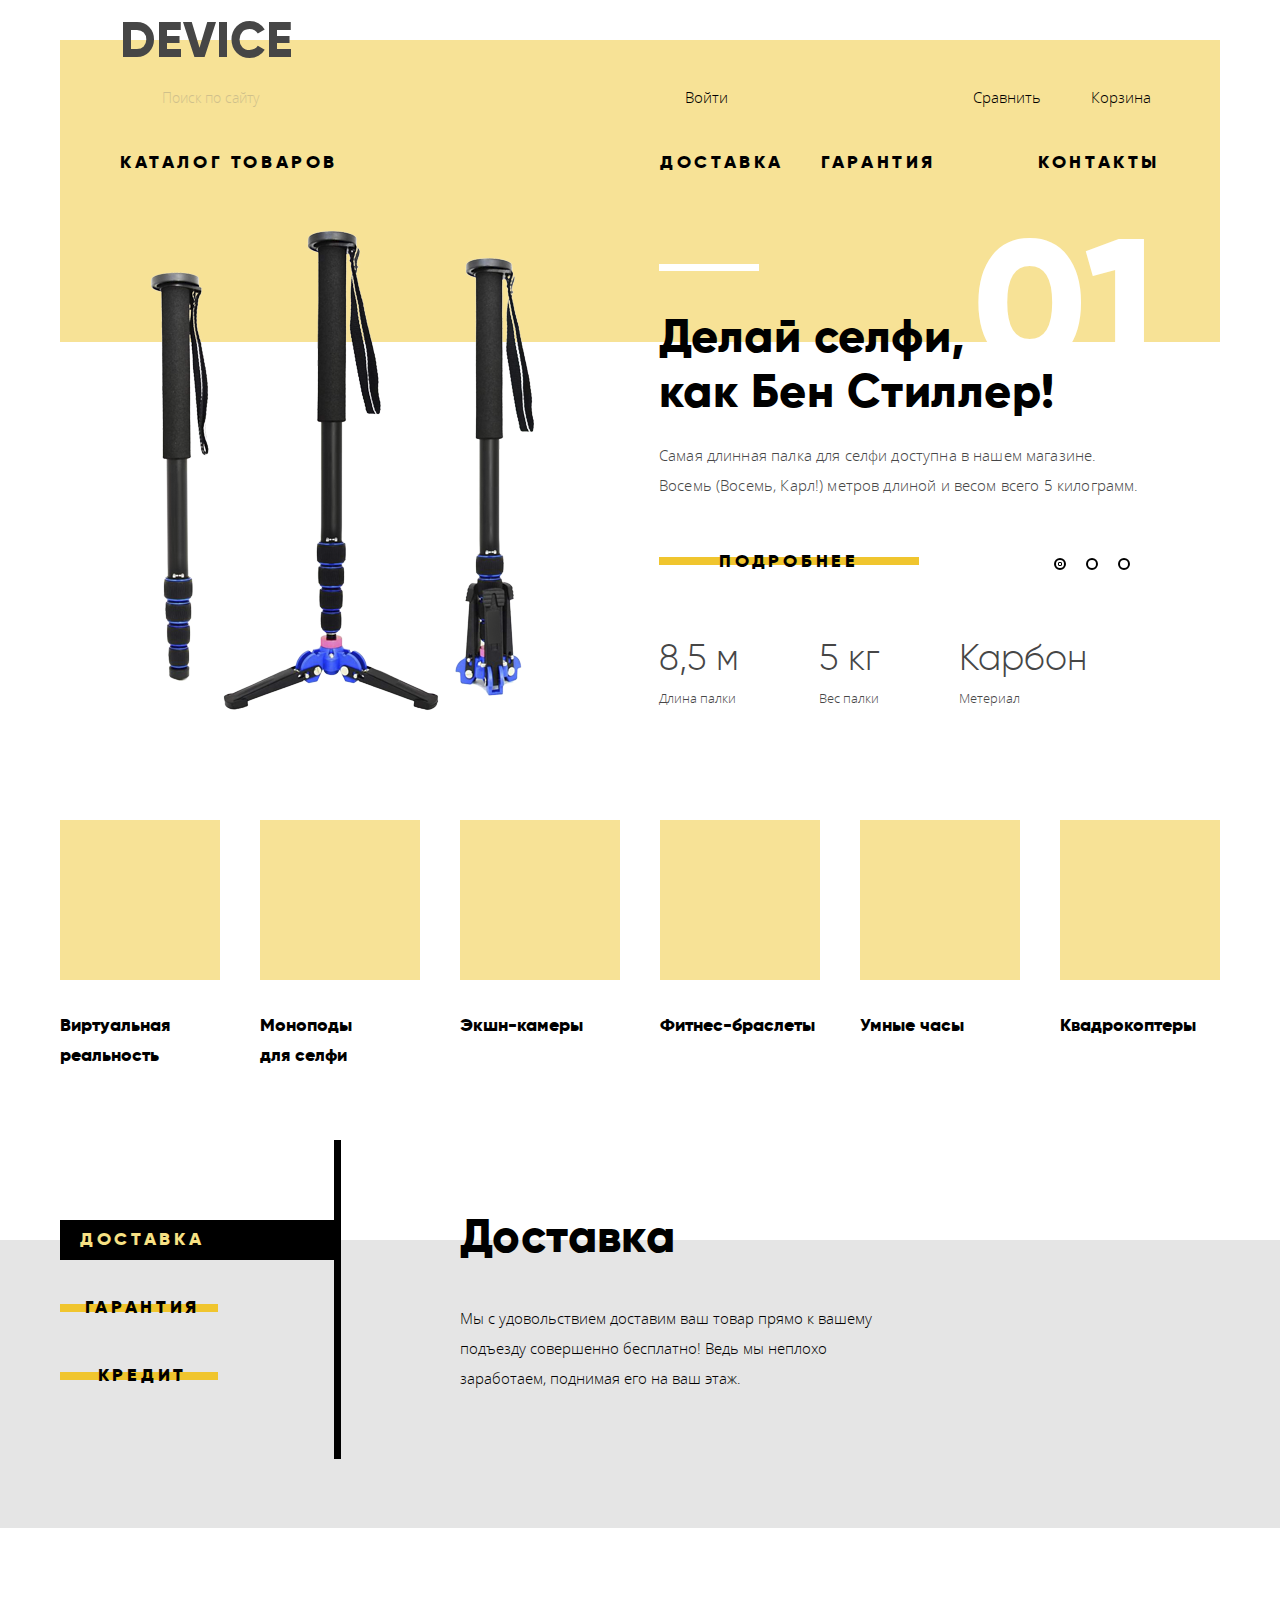
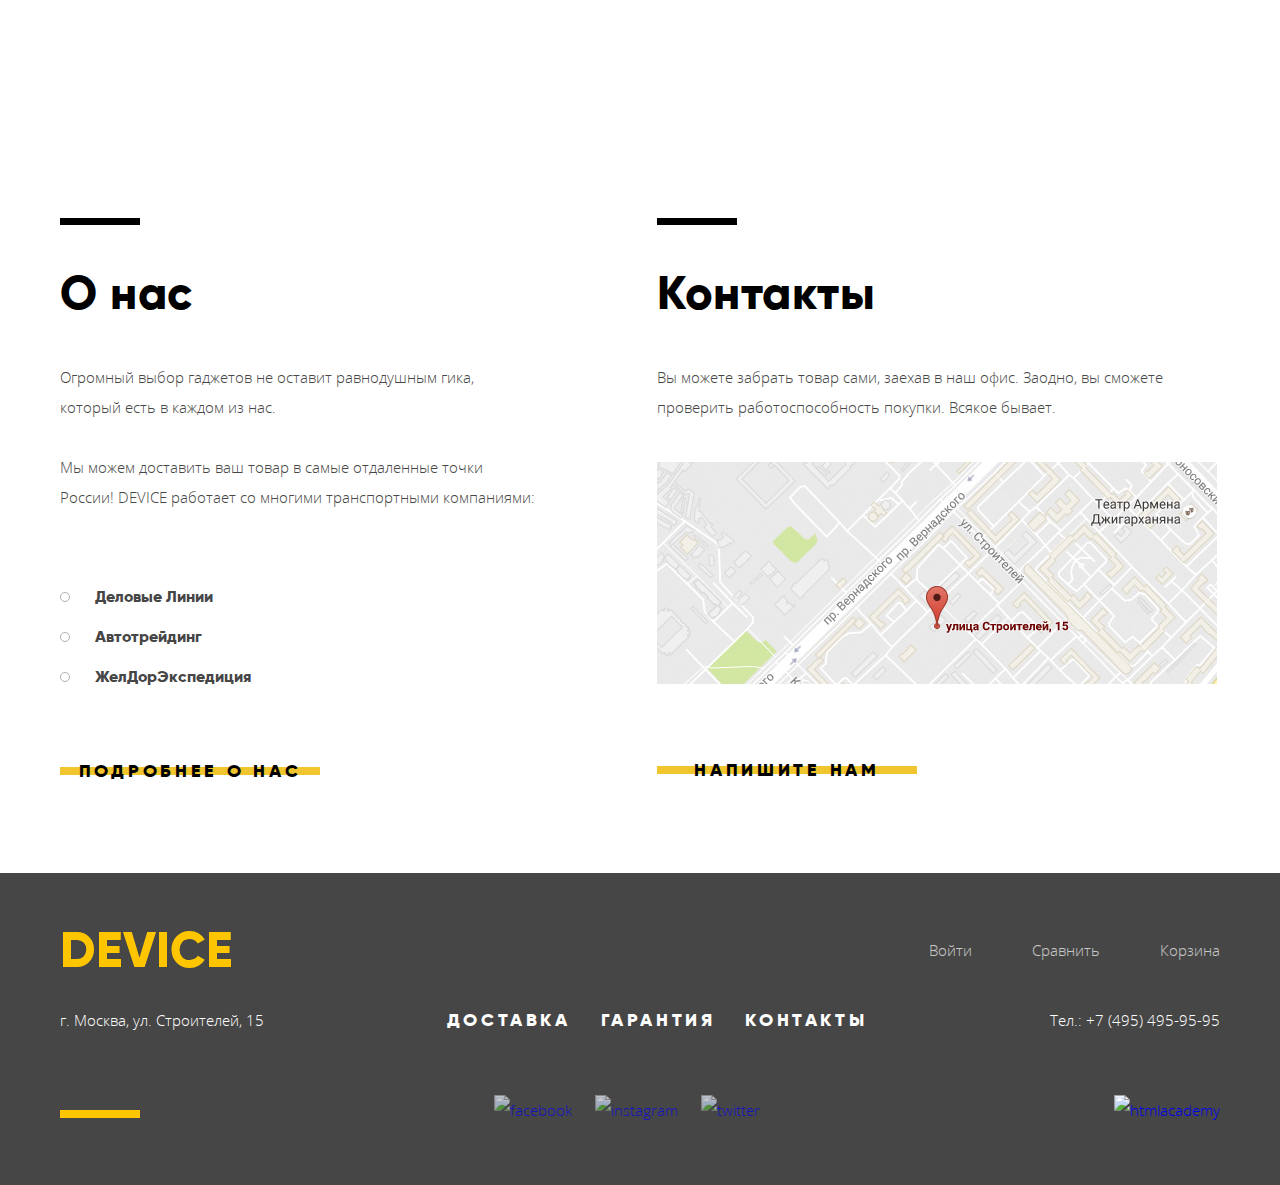
==== commit af731bee: "sync" ====
--- a/index.html
+++ b/index.html
@@ -7,8 +7,8 @@
     <link rel="stylesheet" href="css/style.css">
   </head>
   <body>
-    <div class="l-center">
-      <header class="header">
+    <div class="wrap">
+      <header class="header header--index">
         <div class="header__top-logo logo">
           Device
         </div>
@@ -16,8 +16,8 @@
           <ul class="user-links__list">
             <li class="user-links__item search">
               <form action="https://echo.htmlacademy.ru" method="post" class="search__form">
-                <input type="text" class="search__input" aria-label="Найти" placeholder="Поиск по сайту">
-                <button type="button" class="search__submit vsisually-hidden">Найти</button>
+                <input name="search__input" type="text" class="search__input" aria-label="Найти" placeholder="Поиск по сайту">
+                <button type="button" class="search__submit">Найти</button>
               </form>
             </li>
             <li class="user-links__item login"><a href="#" class="user-links__link">Войти</a></li>
@@ -28,15 +28,17 @@
         <nav class="main-nav">
           <ul class="main-nav__list">
             <li class="main-nav__item">
-              <a href="#" class="main-nav__link" id="сatalog-menu">Каталог товаров</a>
-              <ul class="catalog-list" aria-labelledby="сatalog-menu" role="sub-menu">
-                <li class="catalog-list__item"><a href="#" class="catalog__link">Виртуальная реальность</a></li>
-                <li class="catalog-list__item"><a href="#" class="catalog__link">Фитнес-браслеты</a></li>
-                <li class="catalog-list__item"><a href="#" class="catalog__link">Квадрокоптеры</a></li>
-                <li class="catalog-list__item"><a href="catalog.html" class="catalog__link">Моноподы для селфи</a></li>
-                <li class="catalog-list__item"><a href="#" class="catalog__link">Умные часы</a></li>
-                <li class="catalog-list__item"><a href="#" class="catalog__link">Экшн-камеры</a></li>
-              </ul>
+              <a href="catalog.html" class="main-nav__link" id="сatalog-menu">Каталог товаров</a>
+              <div class="catalog-list__wrap">
+                <ul class="catalog-list" aria-labelledby="сatalog-menu" role="sub-menu">
+                  <li class="catalog-list__item"><a href="#" class="catalog__link">Виртуальная реальность</a></li>
+                  <li class="catalog-list__item"><a href="#" class="catalog__link">Фитнес-браслеты</a></li>
+                  <li class="catalog-list__item"><a href="#" class="catalog__link">Квадрокоптеры</a></li>
+                  <li class="catalog-list__item"><a href="catalog.html" class="catalog__link">Моноподы для селфи</a></li>
+                  <li class="catalog-list__item"><a href="#" class="catalog__link">Умные часы</a></li>
+                  <li class="catalog-list__item"><a href="#" class="catalog__link">Экшн-камеры</a></li>
+                </ul>
+              </div>
             </li>
             <li class="main-nav__item"><a href="#" class="main-nav__link">Доставка</a></li>
             <li class="main-nav__item"><a href="#" class="main-nav__link">Гарантия</a></li>
@@ -46,7 +48,7 @@
       </header>
     </div>
     <main class="main-index">
-      <div class="l-center">
+      <div class="wrap">
         <div class="slider">
           <div class="slider__item slider__item--active promo-good">
             <img src="img/slider-1.png" alt="" class="promo-good__img">
@@ -110,7 +112,7 @@
         </div>
       </div>
       <section class="popular-categories">
-        <div class="l-center">
+        <div class="wrap">
           <ul class="popular-categories__list">
             <li class="popular-categories__item">
               <a href="#" class="popular-categories__link">
@@ -151,84 +153,122 @@
           </ul>
         </div>
       </section>
-      <div class="brands">
-        <div class="l-center">
+      <div class="services-wrap">
+        <div class="wrap">
+          <div class="services">
+            <div class="services__tabs">
+              <ul class="services__tabs-list">
+                <li class="services__tabs-item">
+                  <input type="radio" id="tab1" name="services-tab" checked>
+                  <label for="tab1">Доставка</label>
+                </li>
+                <li class="services__tabs-item">
+                  <input type="radio" id="tab2" name="services-tab">
+                  <label for="tab2">Гарантия</label>
+                </li>
+                <li class="services__tabs-item">
+                  <input type="radio" id="tab3" name="services-tab">
+                  <label for="tab3">Кредит</label>
+                </li>
+              </ul>
+            </div>
+            <div class="services__content">
+              <div id="content1" class="services__content-item services__content-item--delivery services__content-item--active">
+                <p class="services__item-title">Доставка</p>
+                <p class="services__item-desc">Мы с удовольствием доставим ваш товар прямо к вашему подъезду совершенно бесплатно! Ведь мы неплохо заработаем, поднимая его на ваш этаж.</p>
+              </div>
+              <div id="content2" class="services__content-item services__content-item--warranty">
+                <p class="services__item-title">Гарантия</p>
+                <p class="services__item-desc">Если из-за возгорания купленного у нас товара у вас сгорит дом — не переживайте, мы выдадим вам новый. <br> Товар, не дом, конечно же.</p>
+              </div>
+              <div id="content3" class="services__content-item services__content-item--credit">
+                <p class="services__item-title">Кредит</p>
+                <p class="services__item-desc">Залезть в долговую яму стало проще! Кредитные консультанты подберут для вас наиболее выгодные условия кредита. Выгодные для нашего банка, разумеется.</p>
+              </div>
+            </div>
+          </div>
+        </div>
+      </div>
+      <div class="wrap">
+        <div class="brands">
           <ul class="brands__list">
-            <li class="brands__item"><a href="#" class="brands__link brands__link--dji">1</a></li>
-            <li class="brands__item"><a href="#" class="brands__link brands__link--spg">2</a></li>
-            <li class="brands__item"><a href="#" class="brands__link brands__link--gopro">3</a></li>
-            <li class="brands__item"><a href="#" class="brands__link brands__link--vive">4</a></li>
-          </ul>
-        </div>
-      </div>
-      <div class="l-center flex-wrap">
-        <section class="about-us">
-          <h2 class="about-us__title">О нас</h2>
-          <p class="about-us__desc">Огромный выбор гаджетов не оставит равнодушным гика, который есть в каждом из нас.<br><br>
-          Мы можем доставить ваш товар в самые отдаленные точки России! DEVICE работает со многими транспортными компаниями:</p>
-          <ul class="delivery__list">
-            <li class="delivery__item"><a href="#" class="delivery__link">Деловые Линии</a></li>
-            <li class="delivery__item"><a href="#" class="delivery__link">Автотрейдинг</a></li>
-            <li class="delivery__item"><a href="#" class="delivery__link">ЖелДорЭкспедиция</a></li>
-          </ul>
-          <a href="#" class="btn about-us__more">Подробнее о нас</a>
-        </section>
-        <section class="contacts">
-          <h2 class="contacts__title">Контакты</h2>
-          <p class="contacts__desc">Вы можете забрать товар сами, заехав в наш офис. Заодно, вы сможете проверить работоспособность покупки. Всякое бывает.</p>
-          <div class="map">
-            <img src="img/map.jpg" alt="Карта">
-          </div>
-          <div class="map map-modal">
-            <button type="button" class="btn-modal map-modal__close">X</button>
-            <img src="img/map--big.jpg" alt="Карта побольше">
-          </div>
-          <a href="" class="btn contact__link">Напишите нам</a>
-          <form action="https://echo.htmlacademy.ru" method="post" class="feedback-modal">
-            <button type="button" class="btn-modal feedback-modal__close" aria-label="Закрыть окно">X</button>
-            <label>Ваше имя:<input type="text" placeholder="Имя Фамилия" name="form-name"></label>
-            <label>Ваш e-mail:<input type="email" placeholder="email@example.com" name="form-email"></label>
-            <label>Текст письма:<textarea placeholder="В свободной форме" name="form-msg"></textarea></label>
-            <button type="submit" class="btn">Отправить</button>
-          </form>
-        </section>
+            <li class="brands__item"><a href="#" class="brands__link brands__link--dji"></a></li>
+            <li class="brands__item"><a href="#" class="brands__link brands__link--spg"></a></li>
+            <li class="brands__item"><a href="#" class="brands__link brands__link--gopro"></a></li>
+            <li class="brands__item"><a href="#" class="brands__link brands__link--vive"></a></li>
+          </ul>
+        </div>
+      </div>
+      <div class="wrap">
+        <div class="flex-wrap">
+          <section class="about-us">
+            <h2 class="about-us__title">О нас</h2>
+            <p class="about-us__desc">Огромный выбор гаджетов не оставит равнодушным гика, который есть в каждом из нас.<br><br>
+            Мы можем доставить ваш товар в самые отдаленные точки России! DEVICE работает со многими транспортными компаниями:</p>
+            <ul class="delivery__list">
+              <li class="delivery__item"><a href="#" class="delivery__link">Деловые Линии</a></li>
+              <li class="delivery__item"><a href="#" class="delivery__link">Автотрейдинг</a></li>
+              <li class="delivery__item"><a href="#" class="delivery__link">ЖелДорЭкспедиция</a></li>
+            </ul>
+            <a href="#" class="btn about-us__more">Подробнее о нас</a>
+          </section>
+          <section class="contacts">
+            <h2 class="contacts__title">Контакты</h2>
+            <p class="contacts__desc">Вы можете забрать товар сами, заехав в наш офис. Заодно, вы сможете проверить работоспособность покупки. Всякое бывает.</p>
+            <div class="map">
+              <img src="img/map.jpg" alt="Карта">
+            </div>
+            <div class="map map-modal">
+              <button type="button" class="btn-modal--close map-modal__close">X</button>
+              <img src="img/map--big.jpg" alt="Карта побольше">
+            </div>
+            <a href="" class="btn contact__link">Напишите нам</a>
+            <div class="feedback-modal">
+              <form action="https://echo.htmlacademy.ru" method="post" class="feedback-modal__form">
+                <button type="button" class="btn-modal--close feedback-modal__close" aria-label="Закрыть окно"></button>
+                <label class="feedback-modal__item">Ваше имя:<input type="text" placeholder="Имя Фамилия" name="form-name"></label>
+                <label class="feedback-modal__item">Ваш e-mail:<input type="email" placeholder="email@example.com" name="form-email"></label>
+                <label class="feedback-modal__item">Текст письма:<textarea placeholder="В свободной форме" name="form-msg"></textarea></label>
+                <button type="submit" class="btn btn-modal">Отправить</button>
+              </form>
+            </div>
+          </section>
+        </div>
       </div>
     </main>
     <footer class="footer">
-      <div class="l-center">
-        <div class="footer__wrap">
-          <div class="footer__column">
-            <div class="footer__logo logo logo--color-danger">
-              Device
-            </div>
-            <div class="footer__user-links">
-              <ul class="user-links__list user-links__list--bottom">
-                <li class="user-links__item"><a href="#" class="user-links__link">Войти</a></li>
-                <li class="user-links__item"><a href="#" class="user-links__link">Сравнить</a></li>
-                <li class="user-links__item"><a href="#" class="user-links__link">Корзина</a></li>
-              </ul>
-            </div>
-          </div>
-          <div class="footer__column">
-            <p class="footer__address">г. Москва, ул. Строителей, 15</p>
-            <ul class="footer__list">
-              <li class="footer__item"><a href="#" class="footer__link">Доставка</a></li>
-              <li class="footer__item"><a href="#" class="footer__link">Гарантия</a></li>
-              <li class="footer__item"><a href="#" class="footer__link">Контакты</a></li>
+      <div class="wrap">
+        <div class="footer__column">
+          <div class="footer__logo logo logo--color-danger">
+            Device
+          </div>
+          <div class="footer__user-links">
+            <ul class="user-links__list user-links__list--bottom">
+              <li class="user-links__item"><a href="#" class="user-links__link login">Войти</a></li>
+              <li class="user-links__item"><a href="#" class="user-links__link compare">Сравнить</a></li>
+              <li class="user-links__item"><a href="#" class="user-links__link bracket">Корзина</a></li>
             </ul>
-            <p class="footer__phone">Тел.: +7 (495) 495-95-95</p>
-          </div>
-          <div class="footer__column">
-            <span class="footer__line"></span>
-            <div class="socials">
-              <ul class="socials__list">
-                <li class="socials__item social"><a href="facebook.com" target="_blank"><img src="img/fb.svg" alt="facebook"></a></li>
-                <li class="socials__item social"><a href="instagram.com" target="_blank"><img src="img/instagram.svg" alt="instagram"></a></li>
-                <li class="socials__item social"><a href="twitter.com" target="_blank"><img src="img/twitter.svg" alt="twitter"></a></li>
-              </ul>
-            </div>
-            <a href="htmlacademy.ru" class="htmlacademylogo" target="_blank"><img src="img/logo-html.svg" alt="htmlacademy"></a>
-          </div>
+          </div>
+        </div>
+        <div class="footer__column">
+          <p class="footer__address">г. Москва, ул. Строителей, 15</p>
+          <ul class="footer__list">
+            <li class="footer__item"><a href="#" class="footer__link">Доставка</a></li>
+            <li class="footer__item"><a href="#" class="footer__link">Гарантия</a></li>
+            <li class="footer__item"><a href="#" class="footer__link">Контакты</a></li>
+          </ul>
+          <p class="footer__phone">Тел.: +7 (495) 495-95-95</p>
+        </div>
+        <div class="footer__column">
+          <span class="footer__line"></span>
+          <div class="socials">
+            <ul class="socials__list">
+              <li class="socials__item social"><a href="facebook.com" target="_blank"><img src="img/fb.svg" alt="facebook"></a></li>
+              <li class="socials__item social"><a href="instagram.com" target="_blank"><img src="img/instagram.svg" alt="instagram"></a></li>
+              <li class="socials__item social"><a href="twitter.com" target="_blank"><img src="img/twitter.svg" alt="twitter"></a></li>
+            </ul>
+          </div>
+          <a href="htmlacademy.ru" class="htmlacademylogo" target="_blank"><img src="img/logo-html.svg" alt="htmlacademy"></a>
         </div>
       </div>
     </footer>
--- a/css/style.css
+++ b/css/style.css
@@ -1,7 +1,7 @@
 @font-face {
   font-family: 'Gilroy Bold';
   src: url('../fonts/gilroyextrabold.woff2') format('woff2'),
-       url('../fonts/gilroyextrabold.woff') format('woff');
+    url('../fonts/gilroyextrabold.woff') format('woff');
   font-weight: 700;
   font-style: normal;
 }
@@ -9,7 +9,7 @@
 @font-face {
   font-family: 'Gilroy Light';
   src: url('../fonts/gilroylight.woff2') format('woff2'),
-       url('../fonts/gilroylight.woff') format('woff');
+    url('../fonts/gilroylight.woff') format('woff');
   font-weight: 300;
   font-style: normal;
 }
@@ -17,7 +17,7 @@
 @font-face {
   font-family: 'Open Sans Light';
   src: url('../fonts/opensanslight.woff2') format('woff2'),
-       url('../fonts/opensanslight.woff') format('woff');
+    url('../fonts/opensanslight.woff') format('woff');
   font-weight: 300;
   font-style: normal;
 }
@@ -25,16 +25,19 @@
 @font-face {
   font-family: 'Open Sans';
   src: url('../fonts/opensans.woff2') format('woff2'),
-       url('../fonts/opensans.woff') format('woff');
+    url('../fonts/opensans.woff') format('woff');
   font-weight: normal;
   font-style: normal;
 }
 
 html {
   box-sizing: border-box;
-}
-
-*, *::before, *::after {
+  overflow-x: hidden;
+}
+
+*,
+*::before,
+*::after {
   box-sizing: inherit;
 }
 
@@ -46,7 +49,6 @@
   line-height: 30px;
   font-weight: 300;
   color: #464646;
-  margin: 0 auto;
 }
 
 img {
@@ -57,7 +59,7 @@
   text-decoration: none;
 }
 
-.l-center {
+.wrap {
   width: 1200px;
   margin: 0 auto;
   padding: 0 20px;
@@ -69,20 +71,25 @@
   width: 1px;
   height: 1px;
   margin: -1px;
- }
+}
 
 .header {
   background-color: #f7e296;
   margin-top: 40px;
-  padding-top: 40px;
+  padding-top: 42px;
   position: relative;
   padding-left: 60px;
   padding-right: 60px;
+  min-height: 185px;
+}
+
+.header--index {
+  padding-bottom: 165px;
 }
 
 .logo {
   font-family: "Gilroy Bold", Arial, sans-serif;
-  font-size: 35px;
+  font-size: 50px;
   font-weight: 800;
   text-transform: uppercase;
 }
@@ -114,16 +121,12 @@
   opacity: 0.3;
 }
 
-.search {
-  padding-left: 40px;
-  width: 500px;
-  margin-right: 15px;
-}
+
 
 .search::before {
   content: ' ';
   position: absolute;
-  top: 7px;
+  top: 8px;
   left: 0;
   width: 16px;
   height: 16px;
@@ -144,15 +147,35 @@
 .search__input:focus {
   opacity: 1;
   outline: 0;
+  padding-bottom: 10px;
   border-bottom: 2px solid #000;
 }
 
 .search__submit {
+  display: none;
+}
+
+.search__input:active + .search__submit,
+.search__input:focus + .search__submit {
+  display: inline-block;
   background-color: transparent;
   border: 2px solid #000000;
-}
-
-.login::before {
+  padding: 10px;
+  position: relative;
+  margin-left: -5px;
+}
+
+.user:before {
+  content: ' ';
+  position: absolute;
+  top: 9px;
+  left: 5px;
+  width: 13px;
+  height: 12px;
+  background-image: url("../img/user.svg");
+}
+
+.login:before {
   content: ' ';
   position: absolute;
   top: 9px;
@@ -162,7 +185,24 @@
   background-image: url(../img/user.svg);
 }
 
-.compare::before {
+.login.login--out {
+  padding-left: 0;
+  margin-right: 60px;
+}
+
+.login--out:before {
+  display: none;
+}
+
+.footer__user-links .login {
+  margin-right: 0;
+}
+
+.footer__user-links .user-links__item {
+  margin-right: 35px;
+} 
+
+.compare:before {
   content: ' ';
   position: absolute;
   top: 10px;
@@ -172,7 +212,7 @@
   background-image: url(../img/compare.svg);
 }
 
-.bracket::before {
+.bracket:before {
   content: ' ';
   position: absolute;
   top: 10px;
@@ -183,7 +223,7 @@
 }
 
 .user-links {
-  padding-bottom: 40px;
+  padding-bottom: 35px;
 }
 
 .user-links__list {
@@ -191,42 +231,47 @@
   margin: 0;
   list-style: none;
   display: flex;
-  justify-content: space-between;
 }
 
 .user-links__item {
-  padding-right: 40px;
+  margin-right: 25px;
   padding-left: 25px;
   position: relative;
 }
 
+
+.login {
+  margin-right: 220px;
+}
+
+.search {
+  width: 500px;
+  margin-right: 40px;
+}
+
+.user-links__item.search {
+  padding-left: 40px;
+}
+
+.user-links__item.user {
+  padding-left: 30px;
+}
+
 .user-links__item:last-child {
-  padding-right: 0;
+  margin-right: 0;
 }
 
 .user-links__list--bottom {
   justify-content: flex-end;
 }
 
-.login {
-  width: 260px;
-}
-
-.compare::before {
-  content: url(../img/compare.svg);
-  width: 13px;
-  height: 12px;
-  //display: block;
-  //background: url(../img/compare.svg) no-repeat;
-}
-
 .user-links__link {
   color: #000000;
 }
 
 .main-nav__list {
   padding: 0;
-  margin: 0;  
+  margin: 0;
   list-style: none;
   display: flex;
   justify-content: space-between;
@@ -242,7 +287,6 @@
 
 .main-nav__item:nth-child(3) {
   margin-right: 100px;
-  //margin-left: 50px;
 }
 
 .main-nav__item:last-child {
@@ -275,20 +319,30 @@
   opacity: 0.3;
 }
 
+.catalog-list__wrap {
+  position: absolute;
+  background-color: #f7e296;
+  z-index: 2;
+  height: 165px;
+  width: 1100px;
+  display: none;
+}
+
 .catalog-list {
   line-height: 30px;
   color: #464646;
   list-style: none;
   text-transform: none;
   display: flex;
-  display: none;
   position: absolute;
   margin: 0;
   padding: 0;
-  margin-top: 40px;
+  padding-top: 30px;
+  padding-bottom: 36px;
   flex-wrap: wrap;
   width: 600px;
   flex-grow: 1;
+  display: none;
 }
 
 .catalog-list__item {
@@ -314,8 +368,9 @@
   justify-content: space-between;
 }
 
-.slider{
+.slider {
   margin: 0 60px;
+  margin-top: -115px;
   position: relative;
   flex-basis: 100%;
 }
@@ -323,15 +378,13 @@
 .slider__item {
   margin: 0;
   margin-left: 30px;
-  //margin-right: 20px;
   position: relative;
   margin-top: -110px;
-  display: none; 
+  display: none;
 }
 
 .slider__item--active {
   display: flex;
-  justify-content: space-between;
 }
 
 .slider__control {
@@ -340,23 +393,26 @@
 
 .promo-good__img {
   height: 486px;
+  margin-right: 125px;
 }
 
 .promo-good__img--wide {
   height: 334px;
   margin-top: 60px;
-  
+
 }
 
 .promo-good__title {
   font-family: "Gilroy Bold", Arial, sans-serif;
   font-size: 47px;
   font-weight: 800;
-  line-height: 1;
+  line-height: 1.18;
+  letter-spacing: 0.48px;
   color: #000000;
   margin: 82px 0 25px;
   position: relative;
   z-index: 1;
+  margin: 82px 0 20px;
 }
 
 .promo-good__title:before {
@@ -370,14 +426,15 @@
 
 .promo-good__title:after {
   font-family: "Gilroy Bold", Arial, sans-serif;
-  font-size: 179px;
+  font-size: 180px;
+  letter-spacing: 1.81px;
   content: '01';
   width: 100px;
   height: 7px;
   position: absolute;
   color: #ffffff;
-  top: -95px;
-  right: 70px;
+  top: -110px;
+  right: 65px;
   z-index: -1;
 }
 
@@ -393,14 +450,22 @@
   font-family: "Open Sans Light", Arial, sans-serif;
   font-size: 15px;
   margin: 0 0 65px;
+  line-height: 2;
+  letter-spacing: 0.15px;
+  margin-bottom: 50px;
 }
 
 .promo-good__features {
+  margin-top: 70px;
   display: flex;
 }
 
 .promo-good__feature-item {
-  margin-right: 75px;
+  margin-right: 80px;
+}
+
+.promo-good__feature-item:last-child {
+  margin-right: 0;
 }
 
 .promo-good__feature-value {
@@ -416,7 +481,7 @@
   font-size: 13px;
 }
 
-.slider__control{
+.slider__control {
   padding: 0;
   position: relative;
   top: -170px;
@@ -450,7 +515,8 @@
 
 .popular-categories {
   flex-basis: 100%;
-  margin-bottom: 240px;
+  margin-top: 65px;
+  margin-bottom: 260px;
 }
 
 .popular-categories__list {
@@ -460,9 +526,6 @@
   display: flex;
   justify-content: space-between;
   align-items: center;
-}
-
-.popular-categories__item {
 }
 
 .popular-categories__link {
@@ -490,15 +553,164 @@
   top: 190px;
 }
 
-.flex-wrap {
-  //display: flex;
+.services__tabs-list {
+  padding: 0;
+  margin: 0;
+  list-style: none;
+}
+
+.services-wrap {
+  background-color: #e5e5e5;
+  width: 100%;
+  height: 288px;
+}
+
+.services {
+  display: flex;
+  position: relative;
+  margin-left: 20px;
+  margin-top: -15px;
+  font-family: "Gilroy Bold", Arial, sans-serif;
+  font-weight: 800;
+  font-size: 18px;
+  color: #000000;
+}
+
+.services__tabs {
+  margin-right: 115px;
+  position: relative;
+  padding-top: 3px;
+}
+
+.services__tabs:after {
+  content: ' ';
+  display: block;
+  width: 7px;
+  height: 319px;
+  background-color: #000000;
+  position: absolute;
+  top: -85px;
+  right: -136px;
+}
+
+.services__tabs-item input {
+  display: none;
+}
+
+.services__tabs-item {
+  margin-bottom: 45px;
+  text-transform: uppercase;
+  z-index: 1;
+  position: relative;
+  text-align: center;
+  line-height: 1.27;
+  letter-spacing: 3.7px;
+}
+
+.services__tabs-item label:after {
+  content: ' ';
+  display: block;
+  position: absolute;
+  width: 158px;
+  height: 8px;
+  background-color: #f0c52e;
+  top: 8px;
+  left: -20px;
+  z-index: -1;
+}
+
+.services__content-item {
+  display: none;
+  position: relative;
+}
+
+.services__content-item--active {
+  display: block;
+}
+
+.services__tabs-item label {
+  display: inline-block;
+}
+
+.services__tabs-item input + label:hover:after {
+  height: 40px;
+  top: -10px;
+}
+
+.services__tabs-item input:checked + label {
+  color: #f7e184;
+}
+
+.services__tabs-item input:checked + label:after {
+  width: 278px;
+  height: 40px;
+  background-color: #000000;
+  position: absolute;
+  top: -8px;
+}
+
+#tab1:checked ~ #content1,
+#tab2:checked ~ #content2,
+#tab3:checked ~ #content3 {
+  display: block;
+}
+
+.services__tabs-item:last-child {
+  margin-bottom: 0;
+}
+
+.services__content {
+  margin-left: 140px;
+  margin-top: -12px;
+}
+
+.services__content-item:after {
+  content: ' ';
+  display: block;
+  position: absolute;
+  left: 555px;
+  top: 0;
+}
+
+.services__content-item--delivery:after {
+  width: 136px;
+  height: 164px;
+  background-image: url("../img/delivery.svg");
+}
+
+.services__content-item--warranty:after {
+  width: 171px;
+  height: 194px;
+  background-image: url("../img/warranty.svg");
+}
+
+.services__content-item--credit:after {
+  width: 156px;
+  height: 186px;
+  background-image: url("../img/credit.svg");
+}
+
+.services__item-title {
+  margin: 0;
+  font-size: 47px;
+  line-height: 1;
+  letter-spacing: 0.48px;
+  margin-bottom: 43px;
+}
+
+.services__item-desc {
+  margin: 0;
+  font-family: "Open Sans Light", Arial, sans-serif;
+  font-size: 15px;
+  font-weight: 300;
+  width: 425px;
 }
 
 .brands__list {
   list-style: none;
   display: flex;
   justify-content: space-around;
-  padding: 105px 0;
+  padding: 95px 0;
   margin: 0;
 }
 
@@ -524,9 +736,29 @@
   background-image: url("../img/vive-logo-grey.png");
 }
 
+.brands__link--dji:hover {
+  background-image: url("../img/dji-logo-color.png");
+}
+
+.brands__link--spg:hover {
+  background-image: url("../img/spg-logo-color.png");
+}
+
+.brands__link--gopro:hover {
+  background-image: url("../img/gopro-logo-color.png");
+}
+
+.brands__link--vive:hover {
+  background-image: url("../img/vive-logo-color.png");
+}
+
+.flex-wrap {
+  display: flex;
+}
+
 .about-us {
-  width: 560px;
-  margin-right: 80px;
+  width: 475px;
+  margin-right: 122px;
 }
 
 .about-us__title {
@@ -536,7 +768,8 @@
   line-height: 1;
   letter-spacing: 0.5px;
   color: #000000;
-  margin: 60px 0;
+  margin: 0;
+  padding: 45px 0;
 }
 
 .about-us__title:before {
@@ -546,26 +779,28 @@
   background-color: #000000;
   position: relative;
   display: block;
-  top: -60px;
+  top: -45px;
 }
 
 .about-us__desc {
   margin-top: 0;
-  margin-bottom: 80px;
+  margin-bottom: 70px;
 }
 
 .delivery__list {
+  padding: 0;
   list-style: none;
   margin-top: 0;
-  margin-bottom: 80px;
+  margin-bottom: 68px;
+  margin-left: 35px;
 }
 
 .delivery__item {
   font-family: "Gilroy Bold", Arial, sans-serif;
   font-size: 16px;
   font-weight: 800;
-  letter-spacing: 3.6px;
-  position: relative;
+  position: relative;
+  margin-bottom: 10px;
 }
 
 .delivery__item::before {
@@ -596,7 +831,7 @@
   line-height: 1;
   letter-spacing: 0.5px;
   color: #000000;
-  margin: 60px 0;
+  margin: 45px 0;
 }
 
 .contacts__title:before {
@@ -606,7 +841,7 @@
   background-color: #000000;
   position: relative;
   display: block;
-  top: -60px;
+  top: -45px;
 }
 
 .contacts__desc {
@@ -615,7 +850,7 @@
 }
 
 .map {
-  margin-bottom: 70px;
+  margin-bottom: 66px;
 }
 
 .map-modal {
@@ -624,11 +859,68 @@
 
 .feedback-modal {
   display: none;
+  background-color: #ffffff;
+  position: absolute;
+  margin: auto;
+  top: 1060px;
+  left: 0;
+  right: 0;
+  width: 960px;
+  box-shadow: 0 0 10px rgba(0,0,0,0.5);
+  z-index: 10;
+}
+
+.feedback-modal__form {
+  position: relative;
+  padding: 100px 100px 85px;
+  display: flex;
+  flex-wrap: wrap;
+  justify-content: space-between;
+}
+
+.feedback-modal__close {
+  width: 55px;
+  height: 55px;
+  position: absolute;
+  top: 20px;
+  right: 20px;
+  border: none;
+  background: url("../img/modal-close.svg") no-repeat;
+}
+
+.feedback-modal__item:nth-child(4) {
+  flex-basis: 100%;
+}
+
+.feedback-modal__item input,
+.feedback-modal__item textarea {
+  display: block;
+  border: none;
+  background-color: #f2f2f2; 
+}
+
+.feedback-modal__item input {
+  padding: 15px 190px 15px 14px;
+}
+
+.feedback-modal__item textarea {
+  width: 760px;
+  height: 155px;
+  padding-top: 15px;
+  padding-left: 15px;
+}
+
+.feedback-modal__item {
+  margin-bottom: 40px;
+}
+
+.feedback-modal__item:nth-child(2) {
+  margin-right: 10px;
 }
 
 .btn {
   display: block;
-  width: 220px;
+  width: 260px;
   font-family: "Gilroy Bold", Arial, sans-serif;
   font-size: 18px;
   line-height: 1.27;
@@ -638,11 +930,13 @@
   text-transform: uppercase;
   border: 0;
   position: relative;
+  background-color: transparent;
+  text-align: center;
 }
 
 .btn:before {
   content: ' ';
-  width: 220px;
+  width: 260px;
   height: 8px;
   position: absolute;
   background-color: #f0c52e;
@@ -657,7 +951,16 @@
 }
 
 .btn:active {
-  color: rgba(0,0,0,0.3);
+  color: rgba(0, 0, 0, 0.3);
+}
+
+.btn-modal {
+  width: 200px;
+}
+
+.btn-modal:before {
+  width: 200px;
+  top: 8px;
 }
 
 .promo-good__link {
@@ -667,11 +970,7 @@
 .footer {
   background-color: #464646;
   color: #ffffff;
-  padding-top: 60px;
-}
-
-.footer__wrap {
-  margin: 0 20px;
+  padding-top: 62px;
 }
 
 .footer__column {
@@ -689,16 +988,17 @@
 }
 
 .footer__line {
+  margin-top: 15px;
   display: block;
   width: 80px;
-  border-top: 8px solid #ffc600;  
+  border-top: 8px solid #ffc600;
 }
 
 .footer .user-links__link {
   color: #ffffff;
 }
 
-.footer__list{
+.footer__list {
   list-style: none;
   display: flex;
   justify-content: space-around;
@@ -716,7 +1016,7 @@
 }
 
 .footer__item:last-child {
-  margin-right: 0;
+  margin-right: 0px;
 }
 
 .footer__address {
@@ -742,17 +1042,17 @@
 }
 
 .footer .user-links__item:active,
-.socials__item:active    {
+.socials__item:active {
   opacity: 0.3;
 }
 
 
 .htmlacademylogo:hover {
-  opacity: 0.6; 
+  opacity: 0.6;
 }
 
 .htmlacademylogo:active {
-  opacity: 0.3; 
+  opacity: 0.3;
 }
 
 .socials__list {
@@ -792,9 +1092,7 @@
   color: #464646;
 }
 
-.main-catalog {
-  
-}
+.main-catalog {}
 
 .main-catalog__title {
   font-family: "Gilroy Bold", Arial, sans-serif;
@@ -814,6 +1112,7 @@
 .breadcrumbs__list {
   list-style: none;
   display: flex;
+  padding: 0;
 }
 
 .breadcrumbs__item {
@@ -824,17 +1123,16 @@
 
 .breadcrumbs__item::after {
   content: '';
-  display: block;
   width: 4px;
   height: 7px;
   background-image: url(../img/nav-arrow.svg);
   position: absolute;
   top: 12px;
-  left: 70px;
-}
-
-.breadscrumbs__item:nth-child(2)::after {
-  left: 125px;
+  right: -20px;
+}
+
+.breadscrumbs__item--active:after {
+  display: none;
 }
 
 .breadcrumbs__item a {
@@ -854,17 +1152,68 @@
   opacity: 1;
 }
 
-.filters {
+.catalog-wrap {
+  display: flex;
+  flex-wrap: nowrap;
+  font-family: "Gilroy Bold", Arial, sans-serif;
+  font-size: 800;
+  margin-left: 60px;
+}
+
+.catalog {
+  background: linear-gradient(90deg,#dbdbdb 50%,#ebebeb 0,#ebebeb);
+}
+
+.catalog-column {}
+
+.filter-wrap {
+  height: 100%;
   background-color: #eeeeee;
-  margin-left: 60px;
+  position: relative;
+}
+
+.filter-wrap:before {
+  content: ' ';
+  position: absolute;
+  top: 0;
+  width: 100vw;
+  height: 100%;  
+  right: 268px;
+  background-color: #eeeeee;
+}
+
+.filter {
+  display: flex;
+  flex-direction: column;
+}
+
+.filter__header {
+  margin: 0;
+  padding: 20px 0 ;
+  background-color: #dcdcdc;
+  width: 100%;
+  text-transform: uppercase;
+  position: relative;
+  letter-spacing: 3.5px;
+}
+
+.filter__header:before {
+  content: ' ';
+  position: absolute;
+  top: 0px;
+  width: 100vw;
+  height: 70px;
+  right: 268px;
+  background-color: #dcdcdc;
+  
+}
+
+.filter__item {
+  display: flex;
+  flex-direction: column;
   width: 268px;
-}
-
-.filter__item {
-  display: flex;
-  flex-direction: column;
-  margin-left: 60px;
-  width: 268px;
+  padding-top: 15px;
+  margin-bottom: 35px;
 }
 
 .filter__title {
@@ -872,27 +1221,158 @@
   font-size: 18px;
   font-weight: 800;
   color: #000000;
+  margin: 0;
+  position: relative;
+}
+
+.filter__title:before {
+  content: ' ';
+  position: absolute;
+  height: 2px;
+  width: 200px;
+  background-color: #000000;
+  top: -15px;
+}
+
+.filter__input {
+  display: none;
 }
 
 .filter__item label {
   font-size: 14px;
   color: #000000;
+  position: relative;
+  padding-left: 40px;
+}
+
+.filter__label--checkbox:before {
+  content: ' ';
+  position: absolute;
+  width: 23px;
+  height: 23px;
+  left: 0;
+  top: 2px;
+  background-image: url(../img/checkbox-off.svg); 
+}
+
+.filter__input--checkbox:checked + label:before {
+  width: 27px;
+  background-image: url(../img/checkbox-on.svg);
+}
+
+.filter__label--radio:before {
+  content: ' ';
+  position: absolute;
+  width: 25px;
+  height: 25px;
+  left: 0;
+  top: 2px;
+  background-image: url(../img/radio-off.svg); 
+}
+
+.filter__input--radio:checked + label:before {
+  background-image: url(../img/radio-on.svg);
+}
+
+.filter-submit {
+  margin: 0 auto;
+  z-index: 0;
+  background-color: transparent;
+}
+
+.sort-wrap {
+  margin-bottom: 70px;
+}
+
+.sort {
+  position: relative;
+  display: flex;
+  padding: 20px 0;
+  padding-left: 70px;
+  background-color: #ebebeb; 
+}
+
+.sort:after {
+  content: ' ';
+  position: absolute;
+  width: 100vw;
+  height: 70px;
+  top: 0;
+  left: 0;
+  z-index: -1;
+  background-color: #ebebeb;
+}
+
+.sort__header {
+  margin: 0;
+  text-transform: uppercase;
+  margin-right: 55px;
+  letter-spacing: 3.5px;
+}
+
+.sort__list {
+  box-sizing: content-box;
+  list-style: none;
+  padding: 0;
+  margin: 0;
+  display: flex;
+  align-items: center;
+  padding-right: 230px;
+}
+
+.sort__item {
+  margin-right: 30px;
+  font-family: "Open Sans", Arial, sans-serif;
+  font-size: 14px;
+}
+
+.sort__item:last-child {
+  margin-right: 0px;
+}
+
+.sort__updown {
+  padding: 0;
+  list-style: none;
+  margin: 0;
+  display: flex;
+  align-items: center;
+}
+
+.sort__up {
+  background-image: url("../img/icon-up-dir.svg");
+  width: 11px;
+  height: 10px;
+  margin-right: 20px;
+}
+
+.sort__down {
+  background-image: url("../img/icon-down-dir.svg");
+  width: 11px;
+  height: 10px;
+}
+
+.goods-wrap {
+  margin-left: 50px;
 }
 
 .goods {
   display: flex;
   flex-wrap: wrap;
-  margin-right: 60px;
 }
 
 .good-card {
   display: flex;
   flex-wrap: wrap;
   justify-content: space-between;
+  align-content: flex-start;
   width: 359px;
   margin: 0 20px 45px;
 }
 
+.good-card:nth-child(2n) {
+  margin-right: 0;
+} 
+
 .good-card__pic {
   flex-basis: 100%;
 }
@@ -901,6 +1381,7 @@
   font-family: "Gilroy Bold", Arial, sans-serif;
   font-size: 18px;
   font-weight: 800;
+  letter-spacing: 0.18px;
   color: #000000;
 }
 
@@ -911,11 +1392,47 @@
   color: #000000;
 }
 
-.wrap {
-  display: flex;
-  margin: 0 auto;
-  max-width: 1200px;
-}
-.main-nav {
-  padding-bottom: 165px;
-}
+.pagination {
+  background-color: #ebebeb;
+  margin-left: 70px;
+  margin-bottom: 75px;
+  padding: 20px 30px;
+}
+
+.pagination__list {
+  margin: 0;
+  padding: 0;
+  list-style: none;
+  display: flex;
+  justify-content: space-between;
+}
+
+.pagination__item {
+  text-transform: uppercase;
+}
+
+.pagination__item a{
+  text-decoration: none;
+  color: #000000;
+}
+
+.pagination__numeric-list {
+  margin: 0;
+  padding: 0;
+  list-style: none;
+  display: flex;
+}
+
+.pagination__numeric-item {
+  margin-right: 20px;
+}
+
+.pagination__numeric-item a {
+  text-decoration: none;
+  color: #000000;
+}
+
+.pagination__numeric-item:last-child {
+  margin-right: 0;
+}
+
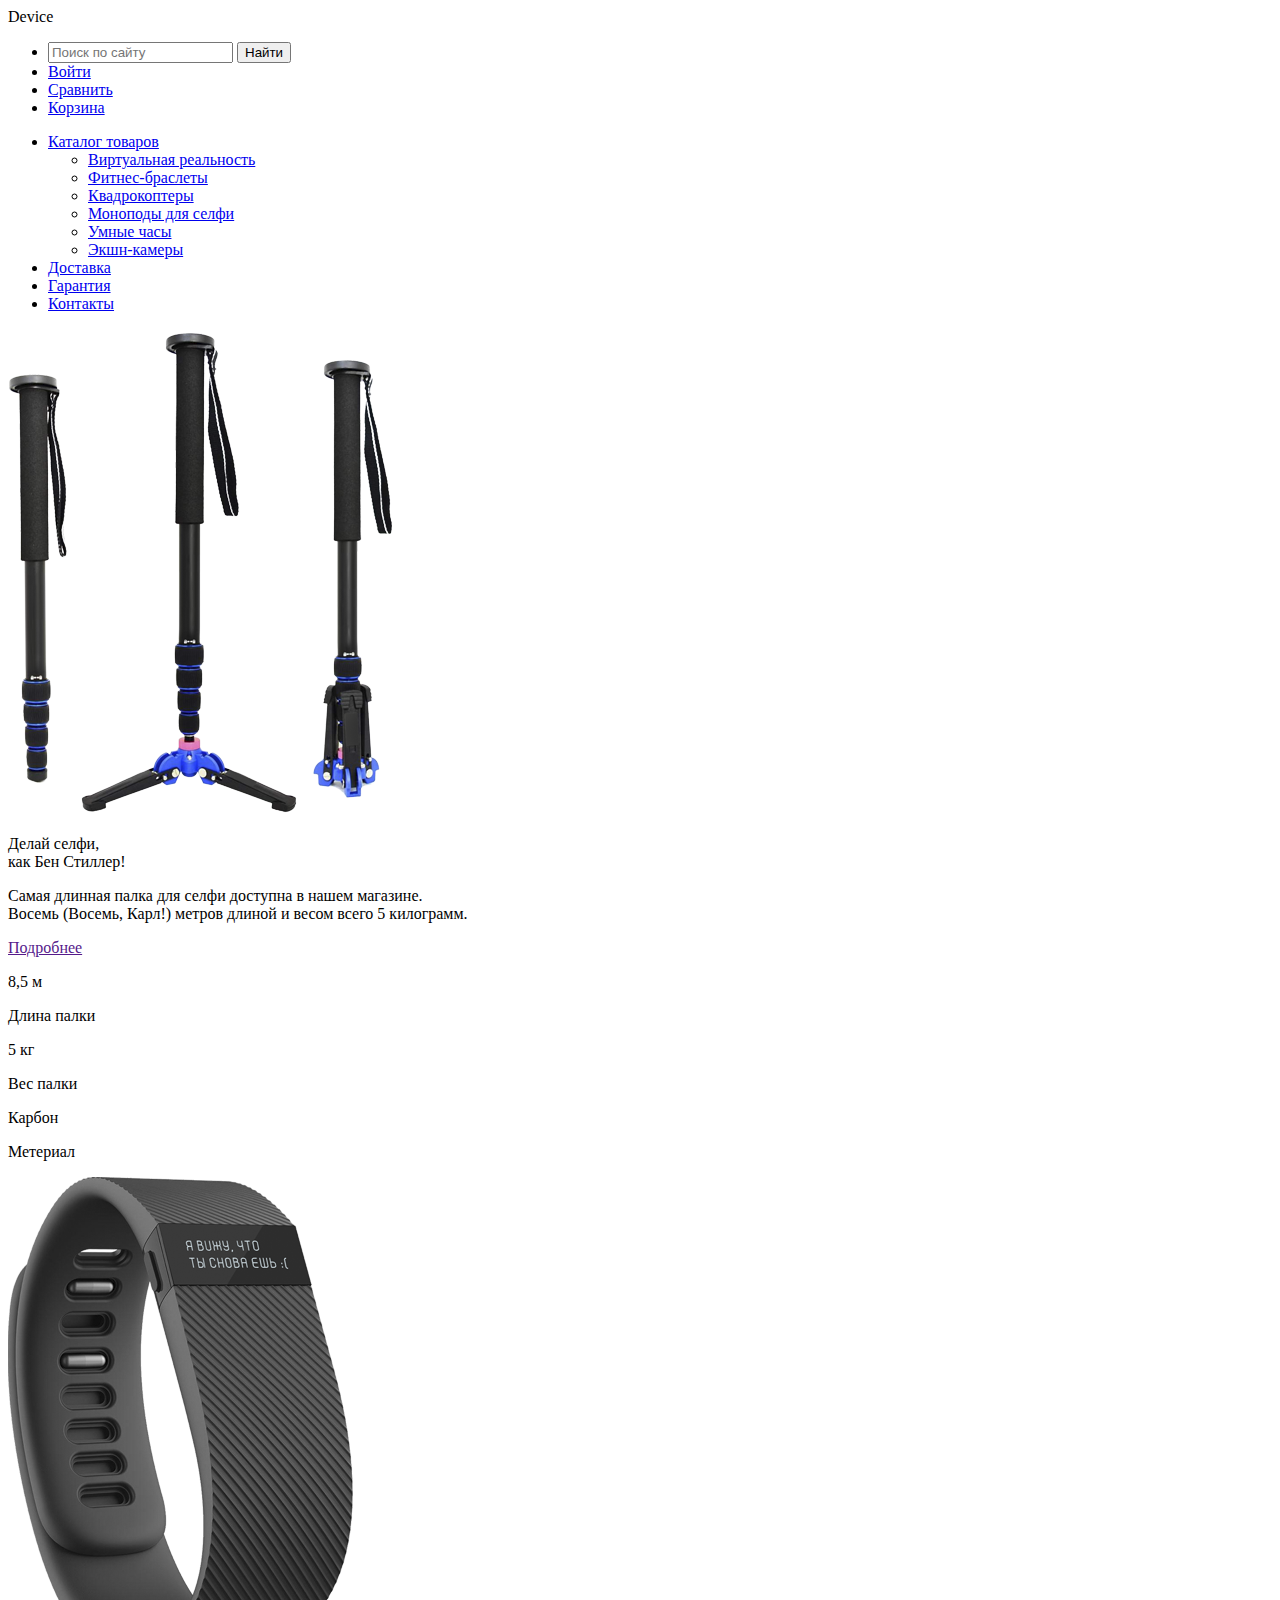
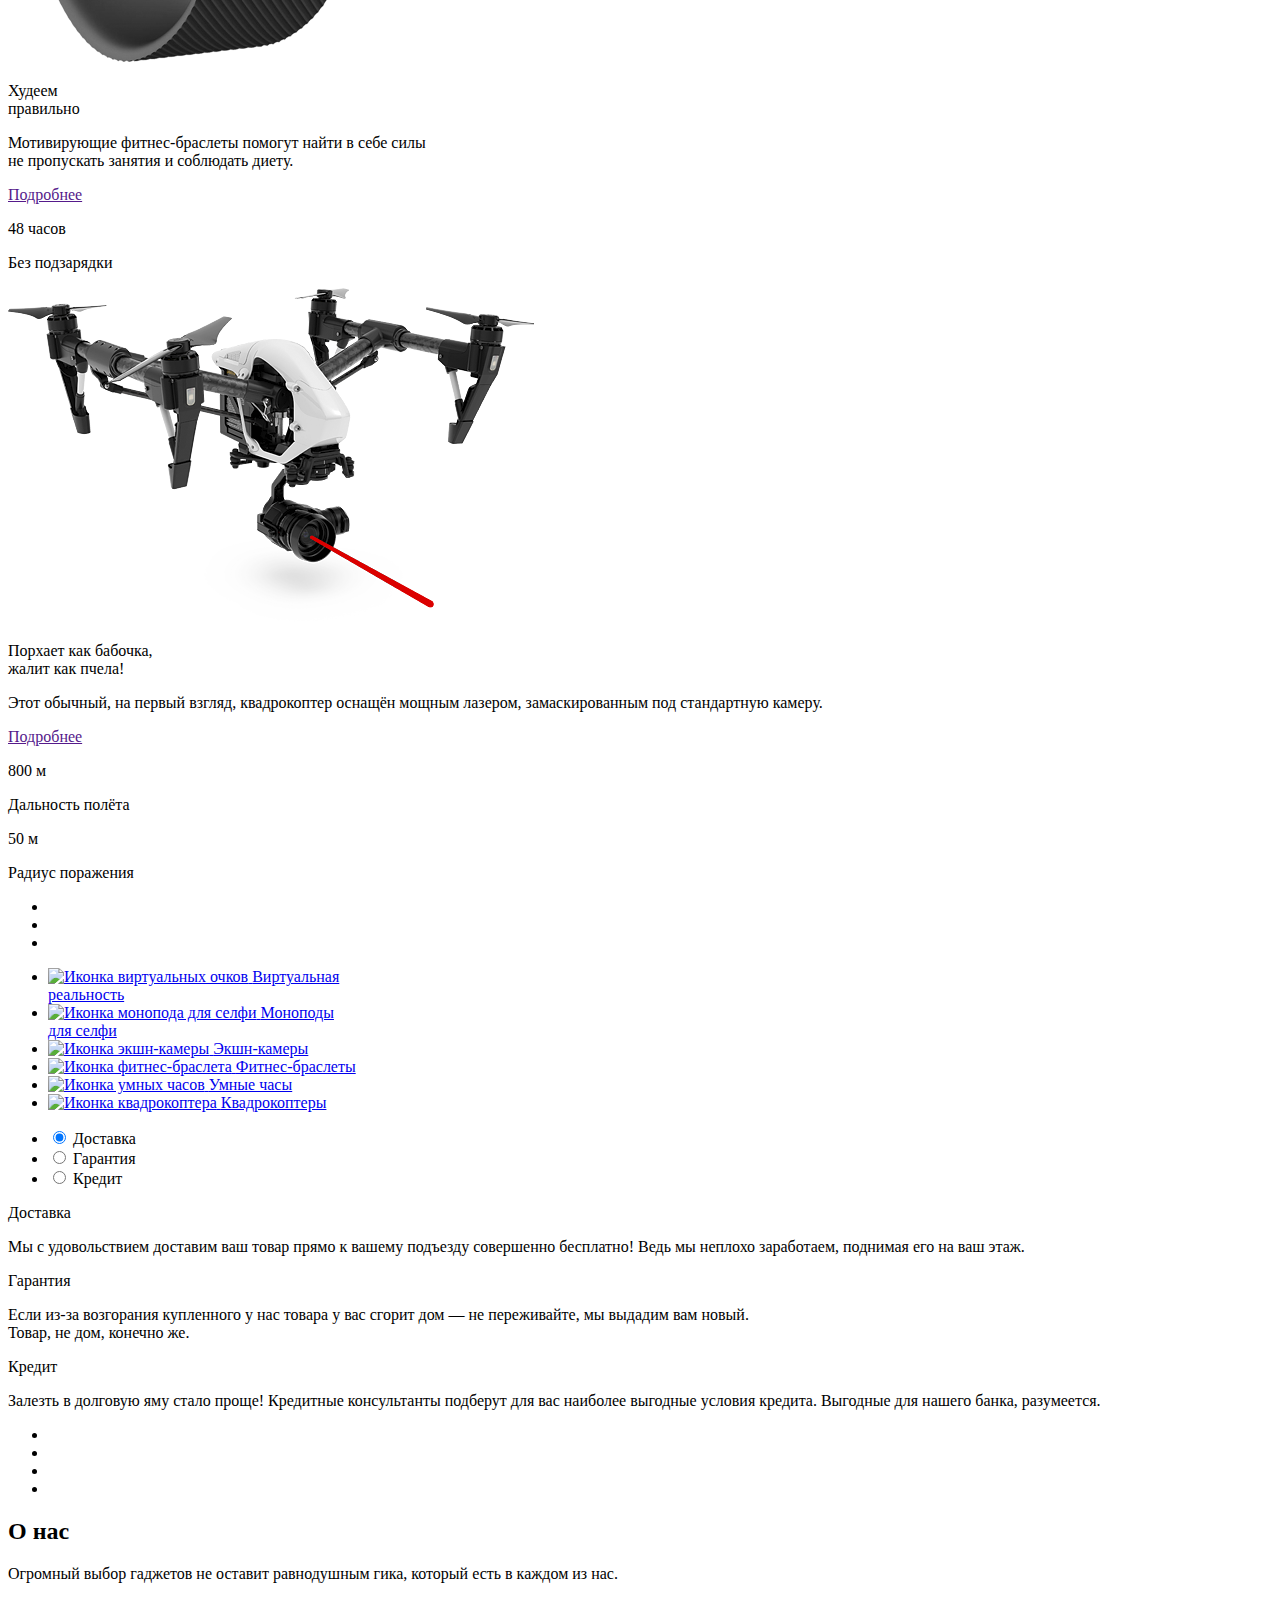
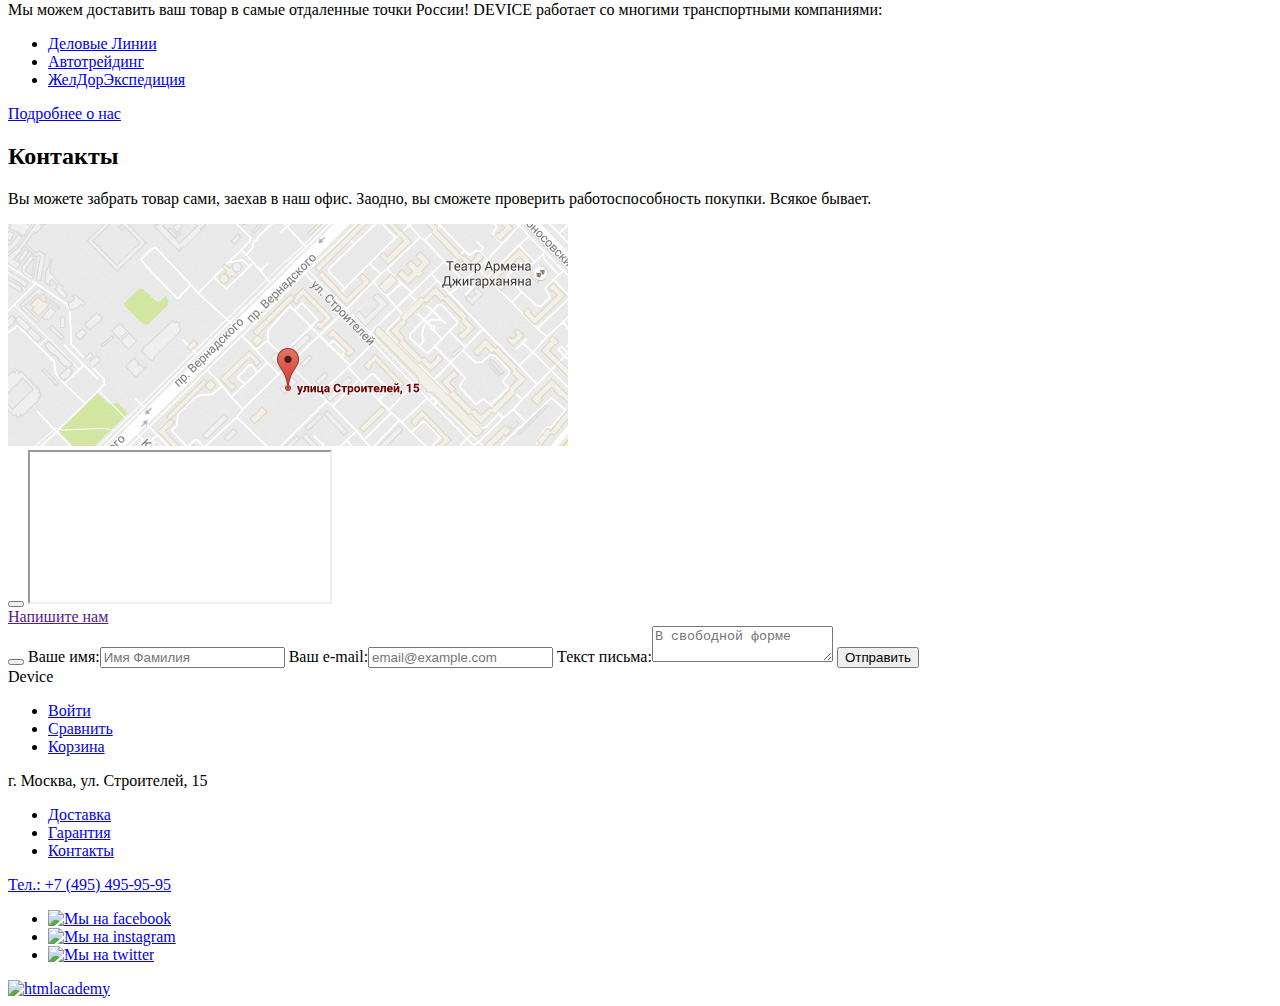
==== commit 1dd86295: "fix validation" ====
--- a/index.html
+++ b/index.html
@@ -4,158 +4,162 @@
     <meta charset="utf-8">
     <title>HTML Academy: Девайс</title>
     <link rel="stylesheet" href="css/normalize.css">
-    <link rel="stylesheet" href="css/style.css">
+    <link rel="stylesheet" href="css/style.min.css">
   </head>
   <body>
-    <div class="wrap">
-      <header class="header header--index">
-        <div class="header__top-logo logo">
-          Device
-        </div>
-        <div class="user-links">
-          <ul class="user-links__list">
-            <li class="user-links__item search">
-              <form action="https://echo.htmlacademy.ru" method="post" class="search__form">
-                <input name="search__input" type="text" class="search__input" aria-label="Найти" placeholder="Поиск по сайту">
-                <button type="button" class="search__submit">Найти</button>
-              </form>
-            </li>
-            <li class="user-links__item login"><a href="#" class="user-links__link">Войти</a></li>
-            <li class="user-links__item compare"><a href="#" class="user-links__link">Сравнить</a></li>
-            <li class="user-links__item bracket"><a href="#" class="user-links__link">Корзина</a></li>
-          </ul>
-        </div>
-        <nav class="main-nav">
-          <ul class="main-nav__list">
-            <li class="main-nav__item">
-              <a href="catalog.html" class="main-nav__link" id="сatalog-menu">Каталог товаров</a>
-              <div class="catalog-list__wrap">
-                <ul class="catalog-list" aria-labelledby="сatalog-menu" role="sub-menu">
-                  <li class="catalog-list__item"><a href="#" class="catalog__link">Виртуальная реальность</a></li>
-                  <li class="catalog-list__item"><a href="#" class="catalog__link">Фитнес-браслеты</a></li>
-                  <li class="catalog-list__item"><a href="#" class="catalog__link">Квадрокоптеры</a></li>
-                  <li class="catalog-list__item"><a href="catalog.html" class="catalog__link">Моноподы для селфи</a></li>
-                  <li class="catalog-list__item"><a href="#" class="catalog__link">Умные часы</a></li>
-                  <li class="catalog-list__item"><a href="#" class="catalog__link">Экшн-камеры</a></li>
-                </ul>
-              </div>
-            </li>
-            <li class="main-nav__item"><a href="#" class="main-nav__link">Доставка</a></li>
-            <li class="main-nav__item"><a href="#" class="main-nav__link">Гарантия</a></li>
-            <li class="main-nav__item"><a href="#" class="main-nav__link">Контакты</a></li>
-          </ul>
-        </nav>
+    <header class="header">
+        <div class="wrap">
+          <div class="header__inner header__inner--index">
+            <div class="header__top-logo logo">
+              Device
+            </div>
+            <div class="user-links">
+              <ul class="user-links__list">
+                <li class="user-links__item search">
+                  <form action="https://echo.htmlacademy.ru" method="post" class="search__form">
+                    <input name="search__input" type="search" class="search__input" aria-label="Найти" placeholder="Поиск по сайту">
+                    <button type="submit" class="search__submit">Найти</button>
+                  </form>
+                </li>
+                <li class="user-links__item login"><a href="#" class="user-links__link">Войти</a></li>
+                <li class="user-links__item compare"><a href="#" class="user-links__link">Сравнить</a></li>
+                <li class="user-links__item bracket"><a href="#" class="user-links__link">Корзина</a></li>
+              </ul>
+            </div>
+            <nav class="main-nav">
+              <ul class="main-nav__list">
+                <li class="main-nav__item main-nav__item--sub-menu">
+                  <a href="catalog.html" class="main-nav__link" id="сatalog-menu">Каталог товаров</a>
+                  <div class="catalog-list__wrap">
+                    <ul class="catalog-list">
+                      <li class="catalog-list__item"><a href="catalog.html" class="catalog__link">Виртуальная реальность</a></li>
+                      <li class="catalog-list__item"><a href="catalog.html" class="catalog__link">Фитнес-браслеты</a></li>
+                      <li class="catalog-list__item"><a href="catalog.html" class="catalog__link">Квадрокоптеры</a></li>
+                      <li class="catalog-list__item"><a href="catalog.html" class="catalog__link">Моноподы для селфи</a></li>
+                      <li class="catalog-list__item"><a href="catalog.html" class="catalog__link">Умные часы</a></li>
+                      <li class="catalog-list__item"><a href="catalog.html" class="catalog__link">Экшн-камеры</a></li>
+                    </ul>
+                  </div>
+                </li>
+                <li class="main-nav__item"><a href="#" class="main-nav__link">Доставка</a></li>
+                <li class="main-nav__item"><a href="#" class="main-nav__link">Гарантия</a></li>
+                <li class="main-nav__item"><a href="#" class="main-nav__link">Контакты</a></li>
+              </ul>
+            </nav>
+          </div>
+        </div>
       </header>
-    </div>
     <main class="main-index">
-      <div class="wrap">
-        <div class="slider">
-          <div class="slider__item slider__item--active promo-good">
-            <img src="img/slider-1.png" alt="" class="promo-good__img">
-            <div class="promo-good__txt">
-              <p class="promo-good__title">Делай селфи,<br>как Бен Стиллер! </p>
-              <p class="promo-good__desc">Самая длинная палка для селфи доступна в нашем магазине.<br> Восемь (Восемь, Карл!) метров длиной и весом всего 5 килограмм.</p>
-              <a href="" class="promo-good__link btn">Подробнее</a>
-              <div class="promo-good__features">
-                <div class="promo-good__feature-item">
-                  <p class="promo-good__feature-value">8,5 м</p>
-                  <p class="promo-good__feature-property">Длина палки</p>
+      <div class="slider">
+        <div class="wrap">
+          <div class="slider__inner">
+            <div class="slider__item slider__item--active promo-good">
+              <img src="img/slider-1.png" width="384" height="486" alt="Фото палки для селфи" class="promo-good__img">
+              <div class="promo-good__txt">
+                <p class="promo-good__title">Делай селфи,<br>как Бен Стиллер! </p>
+                <p class="promo-good__desc">Самая длинная палка для селфи доступна в нашем магазине.<br> Восемь (Восемь, Карл!) метров длиной и весом всего 5 килограмм.</p>
+                <a href="" class="promo-good__link btn">Подробнее</a>
+                <div class="promo-good__features">
+                  <div class="promo-good__feature-item">
+                    <p class="promo-good__feature-value">8,5 м</p>
+                    <p class="promo-good__feature-property">Длина палки</p>
+                  </div>
+                  <div class="promo-good__feature-item">
+                    <p class="promo-good__feature-value">5 кг</p>
+                    <p class="promo-good__feature-property">Вес палки</p>
+                  </div>
+                  <div class="promo-good__feature-item">
+                    <p class="promo-good__feature-value">Карбон</p>
+                    <p class="promo-good__feature-property">Метериал</p>
+                  </div>
                 </div>
-                <div class="promo-good__feature-item">
-                  <p class="promo-good__feature-value">5 кг</p>
-                  <p class="promo-good__feature-property">Вес палки</p>
+              </div>
+            </div>
+            <div class="slider__item promo-good">
+              <img src="img/slider-2.png" width="345" height="485" alt="Фото фитнесс-браслета" class="promo-good__img">
+              <div class="promo-good__txt">
+                <p class="promo-good__title promo-good__title--n2">Худеем<br>правильно</p>
+                <p class="promo-good__desc">Мотивирующие фитнес-браслеты помогут найти в себе силы<br>не пропускать занятия и соблюдать диету.</p>
+                <a href="" class="promo-good__link btn">Подробнее</a>
+                <div class="promo-good__features">
+                  <div class="promo-good__feature-item">
+                    <p class="promo-good__feature-value">48 часов</p>
+                    <p class="promo-good__feature-property">Без подзарядки</p>
+                  </div>
                 </div>
-                <div class="promo-good__feature-item">
-                  <p class="promo-good__feature-value">Карбон</p>
-                  <p class="promo-good__feature-property">Метериал</p>
+              </div>
+            </div>
+            <div class="slider__item promo-good">
+              <img src="img/slider-3.png" width="526" height="334" alt="Фото дрона уйбийцы" class="promo-good__img promo-good__img--wide">
+              <div class="promo-good__txt">
+                <p class="promo-good__title promo-good__title--n3">Порхает как бабочка,<br>жалит как пчела!</p>
+                <p class="promo-good__desc">Этот обычный, на первый взгляд, квадрокоптер оснащён мощным лазером, замаскированным под стандартную камеру.</p>
+                <a href="" class="promo-good__link btn">Подробнее</a>
+                <div class="promo-good__features">
+                  <div class="promo-good__feature-item">
+                    <p class="promo-good__feature-value">800 м</p>
+                    <p class="promo-good__feature-property">Дальность полёта</p>
+                  </div>
+                  <div class="promo-good__feature-item">
+                    <p class="promo-good__feature-value">50 м</p>
+                    <p class="promo-good__feature-property">Радиус поражения</p>
+                  </div>
                 </div>
               </div>
             </div>
-          </div>
-          <div class="slider__item promo-good">
-            <img src="img/slider-2.png" alt="" class="promo-good__img">
-            <div class="promo-good__txt">
-              <p class="promo-good__title promo-good__title--n2">Худеем<br>правильно</p>
-              <p class="promo-good__desc">Мотивирующие фитнес-браслеты помогут найти в себе силы<br>не пропускать занятия и соблюдать диету.</p>
-              <a href="" class="promo-good__link btn">Подробнее</a>
-              <div class="promo-good__features">
-                <div class="promo-good__feature-item">
-                  <p class="promo-good__feature-value">48 часов</p>
-                  <p class="promo-good__feature-property">Без подзарядки</p>
-                </div>
-              </div>
-            </div>
-          </div>
-          <div class="slider__item promo-good">
-            <img src="img/slider-3.png" alt="" class="promo-good__img promo-good__img--wide">
-            <div class="promo-good__txt">
-              <p class="promo-good__title promo-good__title--n3">Порхает как бабочка,<br>жалит как пчела!</p>
-              <p class="promo-good__desc">Этот обычный, на первый взгляд, квадрокоптер оснащён мощным лазером, замаскированным под стандартную камеру.</p>
-              <a href="" class="promo-good__link btn">Подробнее</a>
-              <div class="promo-good__features">
-                <div class="promo-good__feature-item">
-                  <p class="promo-good__feature-value">800 м</p>
-                  <p class="promo-good__feature-property">Дальность полёта</p>
-                </div>
-                <div class="promo-good__feature-item">
-                  <p class="promo-good__feature-value">50 м</p>
-                  <p class="promo-good__feature-property">Радиус поражения</p>
-                </div>
-              </div>
-            </div>
-          </div>
-          <ul class="slider__control">
-            <li class="slider__nav-btn slider__nav-btn--active"></li>
-            <li class="slider__nav-btn"></li>
-            <li class="slider__nav-btn"></li>
-          </ul>
-        </div>
-      </div>
-      <section class="popular-categories">
+            <ul class="slider__control">
+              <li class="slider__nav-btn slider__nav-btn--active"></li>
+              <li class="slider__nav-btn"></li>
+              <li class="slider__nav-btn"></li>
+            </ul>
+          </div>
+        </div>
+      </div>
+      <div class="popular-categories">
         <div class="wrap">
           <ul class="popular-categories__list">
             <li class="popular-categories__item">
               <a href="#" class="popular-categories__link">
-                <img src="img/popular-1.svg" alt="" class="popular-categories__img">
+                <img src="img/popular-1.svg" width="97" height="55" alt="Иконка виртуальных очков" class="popular-categories__img">
                 <span class="popular-categories__link-txt">Виртуальная<br>реальность</span>
               </a>
             </li>
             <li class="popular-categories__item">
               <a href="#" class="popular-categories__link popular-categories__link--align-bottom">
-                <img src="img/popular-2.svg" alt="" class="popular-categories__img">
+                <img src="img/popular-2.svg" width="86" height="117" alt="Иконка монопода для селфи" class="popular-categories__img">
                 <span class="popular-categories__link-txt">Моноподы<br>для селфи</span>
               </a>
             </li>
             <li class="popular-categories__item">
               <a href="#" class="popular-categories__link">
-                <img src="img/popular-3.svg" alt="" class="popular-categories__img">
+                <img src="img/popular-3.svg" width="71" height="87" alt="Иконка экшн-камеры" class="popular-categories__img">
                 <span class="popular-categories__link-txt">Экшн-камеры</span>
               </a>
             </li>
             <li class="popular-categories__item">
               <a href="#" class="popular-categories__link">
-                <img src="img/popular-4.svg" alt="" class="popular-categories__img">
+                <img src="img/popular-4.svg" width="107" height="65" alt="Иконка фитнес-браслета" class="popular-categories__img">
                 <span class="popular-categories__link-txt">Фитнес-браслеты</span>
               </a>
             </li>
             <li class="popular-categories__item">
               <a href="#" class="popular-categories__link">
-                <img src="img/popular-5.svg" alt="" class="popular-categories__img">
+                <img src="img/popular-5.svg" width="56" height="98" alt="Иконка умных часов" class="popular-categories__img">
                 <span class="popular-categories__link-txt">Умные часы</span>
               </a>
             </li>
             <li class="popular-categories__item">
               <a href="#" class="popular-categories__link">
-                <img src="img/popular-6.svg" alt="" class="popular-categories__img">
+                <img src="img/popular-6.svg" width="132" height="69" alt="Иконка квадрокоптера" class="popular-categories__img">
                 <span class="popular-categories__link-txt">Квадрокоптеры</span>
               </a>
             </li>
           </ul>
         </div>
-      </section>
-      <div class="services-wrap">
-        <div class="wrap">
-          <div class="services">
+      </div>
+      <div class="services">
+        <div class="wrap">
+          <div class="services__inner">
             <div class="services__tabs">
               <ul class="services__tabs-list">
                 <li class="services__tabs-item">
@@ -189,8 +193,8 @@
           </div>
         </div>
       </div>
-      <div class="wrap">
-        <div class="brands">
+      <div class="brands">
+        <div class="wrap">
           <ul class="brands__list">
             <li class="brands__item"><a href="#" class="brands__link brands__link--dji"></a></li>
             <li class="brands__item"><a href="#" class="brands__link brands__link--spg"></a></li>
@@ -199,41 +203,39 @@
           </ul>
         </div>
       </div>
-      <div class="wrap">
-        <div class="flex-wrap">
-          <section class="about-us">
-            <h2 class="about-us__title">О нас</h2>
-            <p class="about-us__desc">Огромный выбор гаджетов не оставит равнодушным гика, который есть в каждом из нас.<br><br>
-            Мы можем доставить ваш товар в самые отдаленные точки России! DEVICE работает со многими транспортными компаниями:</p>
-            <ul class="delivery__list">
-              <li class="delivery__item"><a href="#" class="delivery__link">Деловые Линии</a></li>
-              <li class="delivery__item"><a href="#" class="delivery__link">Автотрейдинг</a></li>
-              <li class="delivery__item"><a href="#" class="delivery__link">ЖелДорЭкспедиция</a></li>
-            </ul>
-            <a href="#" class="btn about-us__more">Подробнее о нас</a>
-          </section>
-          <section class="contacts">
-            <h2 class="contacts__title">Контакты</h2>
-            <p class="contacts__desc">Вы можете забрать товар сами, заехав в наш офис. Заодно, вы сможете проверить работоспособность покупки. Всякое бывает.</p>
-            <div class="map">
-              <img src="img/map.jpg" alt="Карта">
-            </div>
-            <div class="map map-modal">
-              <button type="button" class="btn-modal--close map-modal__close">X</button>
-              <img src="img/map--big.jpg" alt="Карта побольше">
-            </div>
-            <a href="" class="btn contact__link">Напишите нам</a>
-            <div class="feedback-modal">
-              <form action="https://echo.htmlacademy.ru" method="post" class="feedback-modal__form">
-                <button type="button" class="btn-modal--close feedback-modal__close" aria-label="Закрыть окно"></button>
-                <label class="feedback-modal__item">Ваше имя:<input type="text" placeholder="Имя Фамилия" name="form-name"></label>
-                <label class="feedback-modal__item">Ваш e-mail:<input type="email" placeholder="email@example.com" name="form-email"></label>
-                <label class="feedback-modal__item">Текст письма:<textarea placeholder="В свободной форме" name="form-msg"></textarea></label>
-                <button type="submit" class="btn btn-modal">Отправить</button>
-              </form>
-            </div>
-          </section>
-        </div>
+      <div class="wrap wrap--flex">
+        <section class="about-us">
+          <h2 class="about-us__title">О нас</h2>
+          <p class="about-us__desc">Огромный выбор гаджетов не оставит равнодушным гика, который есть в каждом из нас.<br><br>
+          Мы можем доставить ваш товар в самые отдаленные точки России! DEVICE работает со многими транспортными компаниями:</p>
+          <ul class="delivery__list">
+            <li class="delivery__item"><a href="#" class="delivery__link">Деловые Линии</a></li>
+            <li class="delivery__item"><a href="#" class="delivery__link">Автотрейдинг</a></li>
+            <li class="delivery__item"><a href="#" class="delivery__link">ЖелДорЭкспедиция</a></li>
+          </ul>
+          <a href="#" class="btn about-us__more">Подробнее о нас</a>
+        </section>
+        <section class="contacts">
+          <h2 class="contacts__title">Контакты</h2>
+          <p class="contacts__desc">Вы можете забрать товар сами, заехав в наш офис. Заодно, вы сможете проверить работоспособность покупки. Всякое бывает.</p>
+          <div class="map">
+            <img src="img/map.jpg" width="560" height="222" alt="г. Москва, ул. Строителей, 15">
+          </div>
+          <div class="map-modal">
+            <button type="button" class="btn-modal--close"></button>
+            <iframe class="map-iframe" src="https://www.google.com/maps/embed/v1/place?q=place_id:ChIJVYlcX_ZMtUYRHlBVzQxxlAY&key=AIzaSyAHHDEuYCzV2f7swZyjxDdagib3IxrhnbM" allowfullscreen></iframe>
+          </div>
+          <a href="" class="btn contact__link">Напишите нам</a>
+          <div class="feedback-modal">
+            <form action="https://echo.htmlacademy.ru" method="post" class="feedback-modal__form">
+              <button type="button" class="btn-modal--close" aria-label="Закрыть окно"></button>
+              <label class="feedback-modal__item">Ваше имя:<input type="text" placeholder="Имя Фамилия" name="form-name"></label>
+              <label class="feedback-modal__item">Ваш e-mail:<input type="email" placeholder="email@example.com" name="form-email"></label>
+              <label class="feedback-modal__item">Текст письма:<textarea placeholder="В свободной форме" name="form-msg"></textarea></label>
+              <button type="submit" class="btn btn-modal">Отправить</button>
+            </form>
+          </div>
+        </section>
       </div>
     </main>
     <footer class="footer">
@@ -257,20 +259,21 @@
             <li class="footer__item"><a href="#" class="footer__link">Гарантия</a></li>
             <li class="footer__item"><a href="#" class="footer__link">Контакты</a></li>
           </ul>
-          <p class="footer__phone">Тел.: +7 (495) 495-95-95</p>
+          <a href="tel:+74954959595" class="footer__phone">Тел.: +7 (495) 495-95-95</a>
         </div>
         <div class="footer__column">
           <span class="footer__line"></span>
           <div class="socials">
             <ul class="socials__list">
-              <li class="socials__item social"><a href="facebook.com" target="_blank"><img src="img/fb.svg" alt="facebook"></a></li>
-              <li class="socials__item social"><a href="instagram.com" target="_blank"><img src="img/instagram.svg" alt="instagram"></a></li>
-              <li class="socials__item social"><a href="twitter.com" target="_blank"><img src="img/twitter.svg" alt="twitter"></a></li>
+              <li class="socials__item social"><a href="facebook.com" target="_blank"><img src="img/fb.svg" width="32" height="32" alt="Мы на facebook"></a></li>
+              <li class="socials__item social"><a href="instagram.com" target="_blank"><img src="img/instagram.svg" width="32" height="32" alt="Мы на instagram"></a></li>
+              <li class="socials__item social"><a href="twitter.com" target="_blank"><img src="img/twitter.svg" width="32" height="32" alt="Мы на twitter"></a></li>
             </ul>
           </div>
-          <a href="htmlacademy.ru" class="htmlacademylogo" target="_blank"><img src="img/logo-html.svg" alt="htmlacademy"></a>
-        </div>
-      </div>
-    </footer>
+          <a href="htmlacademy.ru" class="htmlacademylogo" target="_blank"><img src="img/logo-html.svg" width="27" height="35" alt="htmlacademy"></a>
+        </div>
+      </div>
+    </footer> 
+    <script src="js/script.min.js"></script> 
   </body>
 </html>
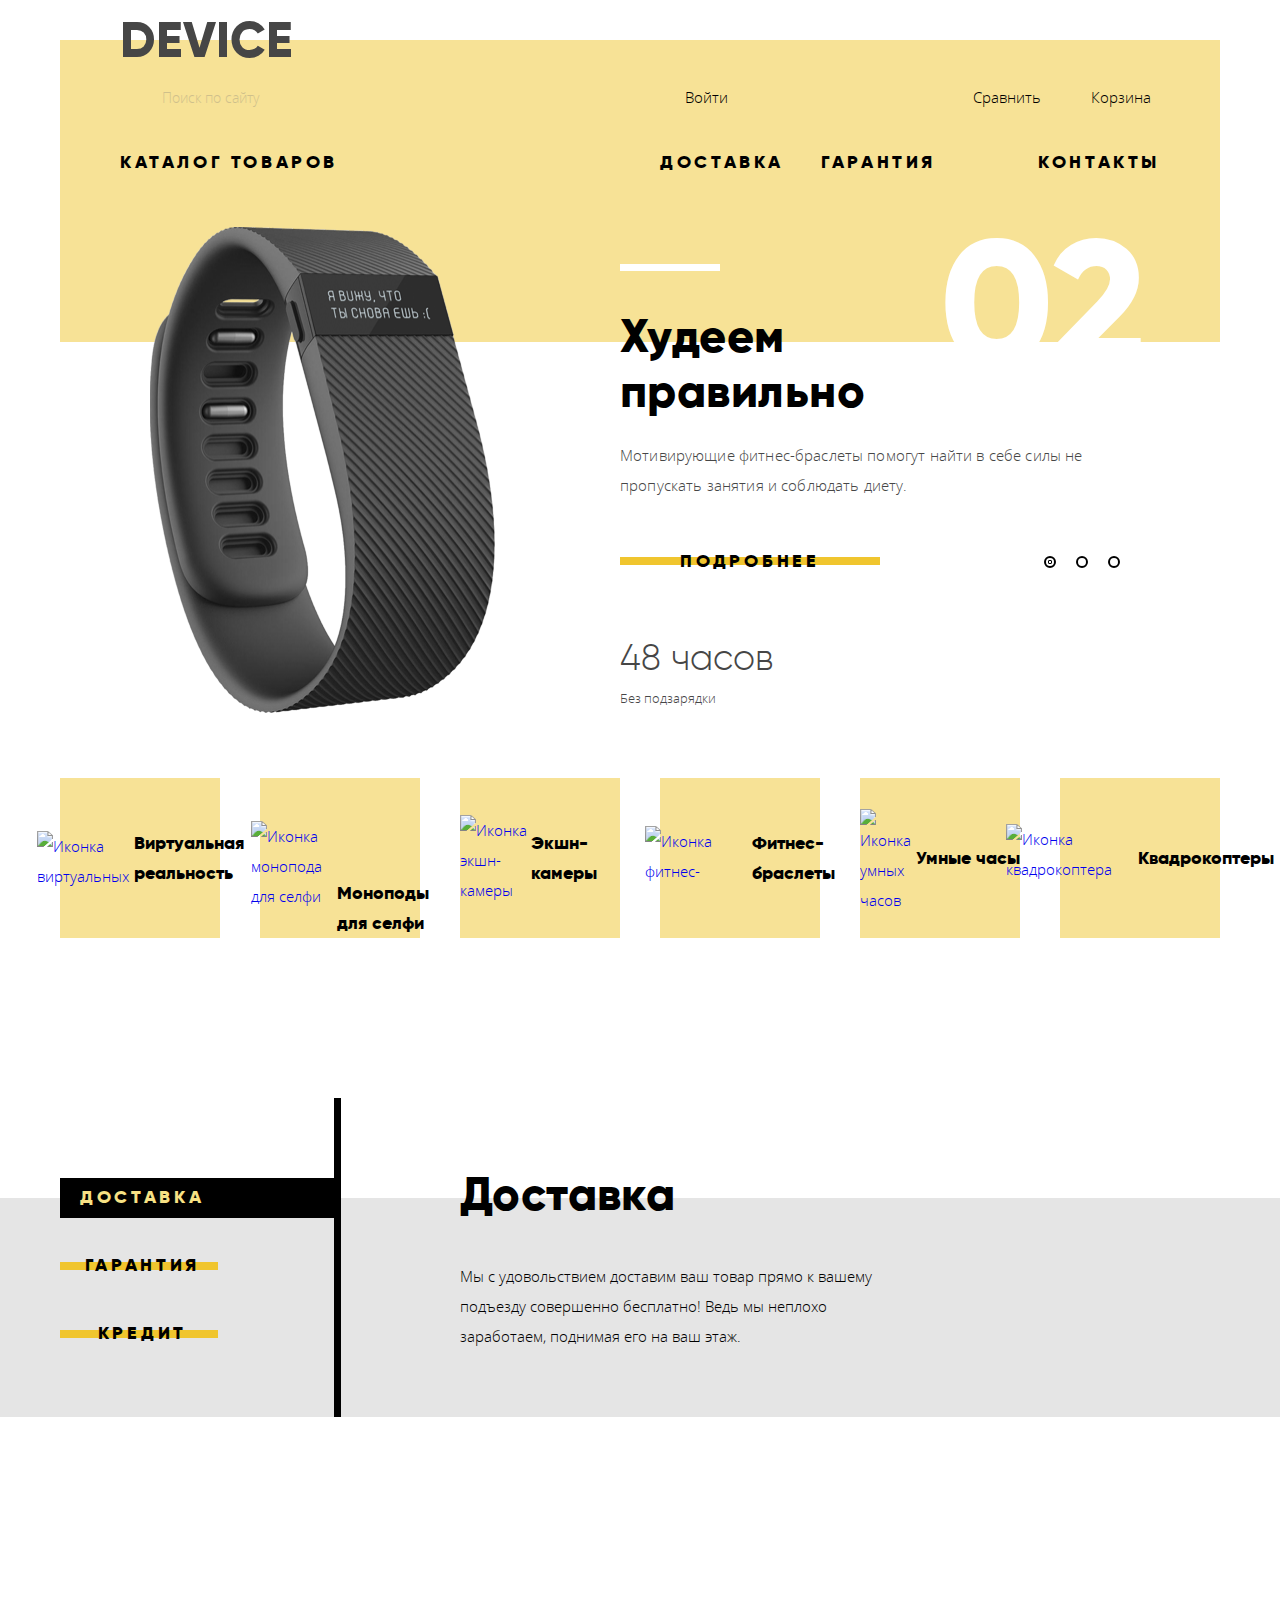
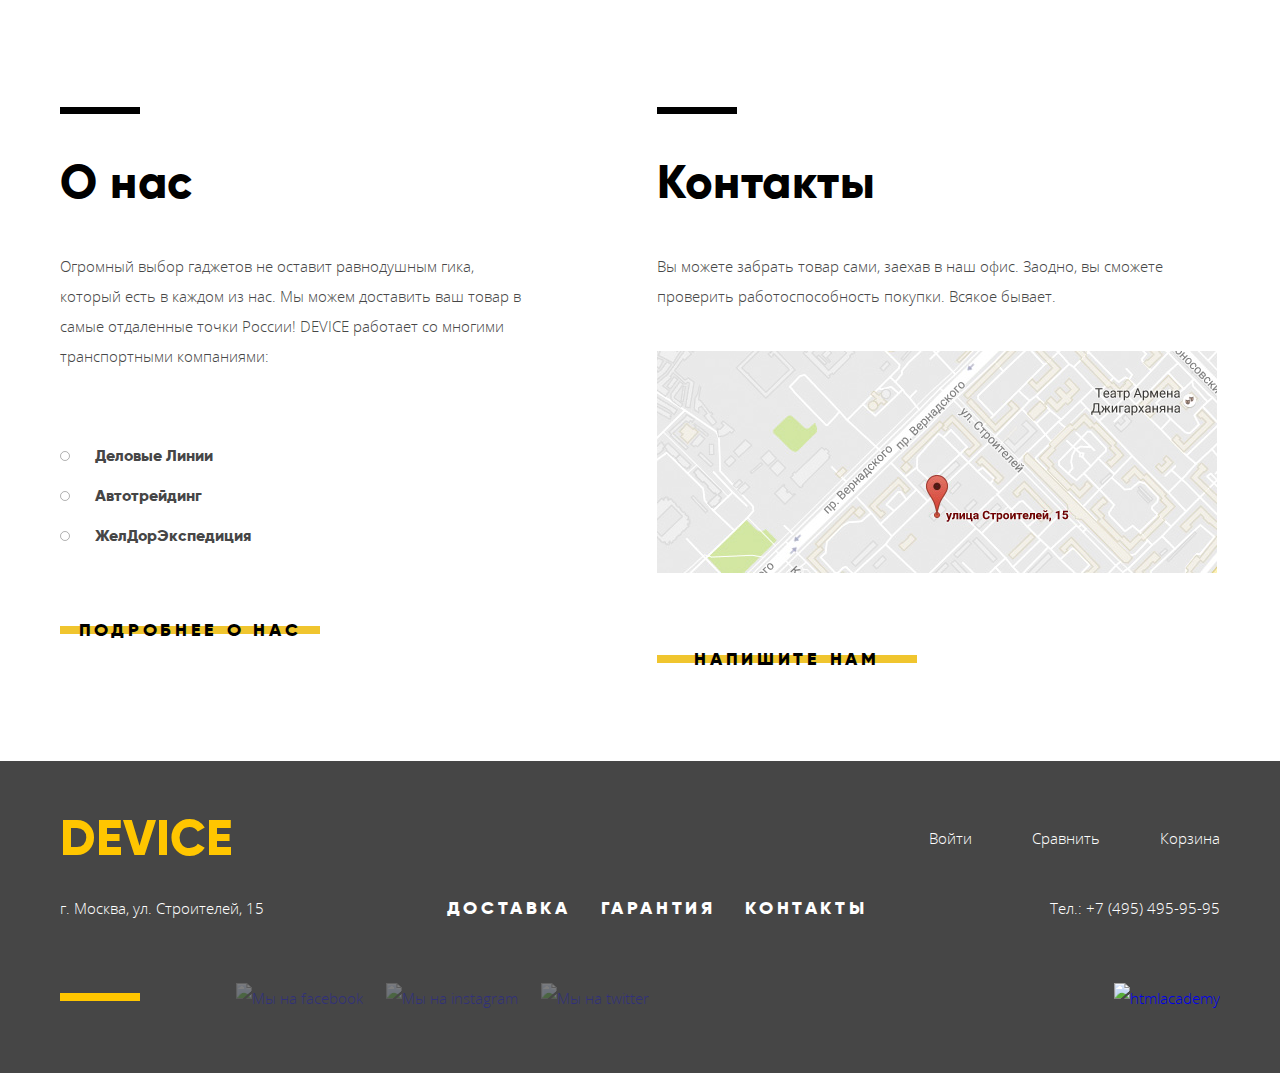
==== commit 1bc296a9: "sync" ====
--- a/index.html
+++ b/index.html
@@ -4,7 +4,7 @@
     <meta charset="utf-8">
     <title>HTML Academy: Девайс</title>
     <link rel="stylesheet" href="css/normalize.css">
-    <link rel="stylesheet" href="css/style.min.css">
+    <link rel="stylesheet" href="css/style.css">
   </head>
   <body>
     <header class="header">
@@ -53,11 +53,11 @@
       <div class="slider">
         <div class="wrap">
           <div class="slider__inner">
-            <div class="slider__item slider__item--active promo-good">
+            <div class="slider__item  promo-good">
               <img src="img/slider-1.png" width="384" height="486" alt="Фото палки для селфи" class="promo-good__img">
               <div class="promo-good__txt">
                 <p class="promo-good__title">Делай селфи,<br>как Бен Стиллер! </p>
-                <p class="promo-good__desc">Самая длинная палка для селфи доступна в нашем магазине.<br> Восемь (Восемь, Карл!) метров длиной и весом всего 5 килограмм.</p>
+                <p class="promo-good__desc">Самая длинная палка для селфи доступна в нашем магазине. Восемь (Восемь, Карл!) метров длиной и весом всего 5 килограмм.</p>
                 <a href="" class="promo-good__link btn">Подробнее</a>
                 <div class="promo-good__features">
                   <div class="promo-good__feature-item">
@@ -75,11 +75,11 @@
                 </div>
               </div>
             </div>
-            <div class="slider__item promo-good">
+            <div class="slider__item promo-good slider__item--active">
               <img src="img/slider-2.png" width="345" height="485" alt="Фото фитнесс-браслета" class="promo-good__img">
               <div class="promo-good__txt">
                 <p class="promo-good__title promo-good__title--n2">Худеем<br>правильно</p>
-                <p class="promo-good__desc">Мотивирующие фитнес-браслеты помогут найти в себе силы<br>не пропускать занятия и соблюдать диету.</p>
+                <p class="promo-good__desc">Мотивирующие фитнес-браслеты помогут найти в себе силы не пропускать занятия и соблюдать диету.</p>
                 <a href="" class="promo-good__link btn">Подробнее</a>
                 <div class="promo-good__features">
                   <div class="promo-good__feature-item">
@@ -92,7 +92,7 @@
             <div class="slider__item promo-good">
               <img src="img/slider-3.png" width="526" height="334" alt="Фото дрона уйбийцы" class="promo-good__img promo-good__img--wide">
               <div class="promo-good__txt">
-                <p class="promo-good__title promo-good__title--n3">Порхает как бабочка,<br>жалит как пчела!</p>
+                <p class="promo-good__title promo-good__title--n3">Порхает как бабочка, жалит как пчела!</p>
                 <p class="promo-good__desc">Этот обычный, на первый взгляд, квадрокоптер оснащён мощным лазером, замаскированным под стандартную камеру.</p>
                 <a href="" class="promo-good__link btn">Подробнее</a>
                 <div class="promo-good__features">
@@ -121,13 +121,13 @@
             <li class="popular-categories__item">
               <a href="#" class="popular-categories__link">
                 <img src="img/popular-1.svg" width="97" height="55" alt="Иконка виртуальных очков" class="popular-categories__img">
-                <span class="popular-categories__link-txt">Виртуальная<br>реальность</span>
+                <p class="popular-categories__link-txt">Виртуальная реальность</p>
               </a>
             </li>
             <li class="popular-categories__item">
               <a href="#" class="popular-categories__link popular-categories__link--align-bottom">
                 <img src="img/popular-2.svg" width="86" height="117" alt="Иконка монопода для селфи" class="popular-categories__img">
-                <span class="popular-categories__link-txt">Моноподы<br>для селфи</span>
+                <span class="popular-categories__link-txt">Моноподы для селфи</span>
               </a>
             </li>
             <li class="popular-categories__item">
@@ -206,8 +206,7 @@
       <div class="wrap wrap--flex">
         <section class="about-us">
           <h2 class="about-us__title">О нас</h2>
-          <p class="about-us__desc">Огромный выбор гаджетов не оставит равнодушным гика, который есть в каждом из нас.<br><br>
-          Мы можем доставить ваш товар в самые отдаленные точки России! DEVICE работает со многими транспортными компаниями:</p>
+          <p class="about-us__desc">Огромный выбор гаджетов не оставит равнодушным гика, который есть в каждом из нас. Мы можем доставить ваш товар в самые отдаленные точки России! DEVICE работает со многими транспортными компаниями:</p>
           <ul class="delivery__list">
             <li class="delivery__item"><a href="#" class="delivery__link">Деловые Линии</a></li>
             <li class="delivery__item"><a href="#" class="delivery__link">Автотрейдинг</a></li>
@@ -262,7 +261,6 @@
           <a href="tel:+74954959595" class="footer__phone">Тел.: +7 (495) 495-95-95</a>
         </div>
         <div class="footer__column">
-          <span class="footer__line"></span>
           <div class="socials">
             <ul class="socials__list">
               <li class="socials__item social"><a href="facebook.com" target="_blank"><img src="img/fb.svg" width="32" height="32" alt="Мы на facebook"></a></li>
--- a/css/style.css
+++ b/css/style.css
@@ -0,0 +1,1799 @@
+@font-face {
+  font-family: 'Gilroy Bold';
+  src: url('../fonts/gilroyextrabold.woff2') format('woff2'),
+    url('../fonts/gilroyextrabold.woff') format('woff');
+  font-weight: 700;
+  font-style: normal;
+}
+
+@font-face {
+  font-family: 'Gilroy Light';
+  src: url('../fonts/gilroylight.woff2') format('woff2'),
+    url('../fonts/gilroylight.woff') format('woff');
+  font-weight: 300;
+  font-style: normal;
+}
+
+@font-face {
+  font-family: 'Open Sans Light';
+  src: url('../fonts/opensanslight.woff2') format('woff2'),
+    url('../fonts/opensanslight.woff') format('woff');
+  font-weight: 300;
+  font-style: normal;
+}
+
+@font-face {
+  font-family: 'Open Sans';
+  src: url('../fonts/opensans.woff2') format('woff2'),
+    url('../fonts/opensans.woff') format('woff');
+  font-weight: normal;
+  font-style: normal;
+}
+
+html {
+  box-sizing: border-box;
+}
+
+*,
+*::before,
+*::after {
+  box-sizing: inherit;
+}
+
+body {
+  min-width: 1200px;
+  padding: 0;
+  margin: 0;
+  font-family: "Open Sans Light", Arial, sans-serif;
+  font-size: 15px;
+  line-height: 30px;
+  font-weight: 300;
+  color: #464646;
+}
+
+img {
+  max-width: 100%;
+}
+
+a {
+  text-decoration: none;
+}
+
+.wrap {
+  width: 1200px;
+  margin: 0 auto;
+  padding: 0 20px;
+}
+
+.visually-hidden {
+  position: absolute;
+  clip: rect(0 0 0 0);
+  width: 1px;
+  height: 1px;
+  margin: -1px;
+}
+
+.header__inner {
+  background-color: #f7e296;
+  margin-top: 40px;
+  padding-top: 42px;
+  position: relative;
+  padding-left: 60px;
+  padding-right: 60px;
+  min-height: 185px;
+}
+
+.header__inner--index {
+  padding-bottom: 165px;
+}
+
+.logo {
+  font-family: "Gilroy Bold", Arial, sans-serif;
+  font-size: 50px;
+  font-weight: 800;
+  text-transform: uppercase;
+}
+
+.logo__link {
+  color: #000000;
+}
+
+.header__top-logo {
+  position: absolute;
+  top: -15px;
+  left: 60px;
+}
+
+.logo--color-danger {
+  color: #ffc600;
+}
+
+.logo:hover,
+.user-links__item:hover,
+.user-links__search:hover,
+.main-nav__link:hover,
+.catalog-list__item:hover,
+.footer__item:hover,
+.logo:focus,
+.user-links__item:focus,
+.user-links__search:focus,
+.main-nav__link:focus,
+.catalog-list__item:focus,
+.footer__item:focus{
+  opacity: 0.6;
+}
+
+.logo:active,
+.user-links__item:active,
+.main-nav__link:active,
+.catalog-list__item:active,
+.footer__item:active {
+  opacity: 0.3;
+}
+
+
+
+.search::before {
+  content: ' ';
+  position: absolute;
+  top: 8px;
+  left: 0;
+  width: 16px;
+  height: 16px;
+  background-image: url(../img/search.svg);
+}
+
+.search__input {
+  background-color: transparent;
+  border: 0;
+  opacity: 0.3;
+}
+
+.search__input:hover,
+.search__input:focus {
+  opacity: 0.6;
+}
+
+.search__input:active,
+.search__input:focus {
+  opacity: 1;
+  outline: 0;
+  padding-bottom: 10px;
+  border-bottom: 2px solid #000;
+}
+
+.search__submit {
+  display: none;
+}
+
+.search__input:active + .search__submit,
+.search__input:focus + .search__submit {
+  display: inline-block;
+  background-color: transparent;
+  border: 2px solid #000000;
+  padding: 10px;
+  position: relative;
+  margin-left: -5px;
+}
+
+.user:before {
+  content: ' ';
+  position: absolute;
+  top: 9px;
+  left: 5px;
+  width: 13px;
+  height: 12px;
+  background-image: url("../img/user.svg");
+}
+
+.login:before {
+  content: ' ';
+  position: absolute;
+  top: 9px;
+  left: 5px;
+  width: 13px;
+  height: 12px;
+  background-image: url(../img/user.svg);
+}
+
+.login.login--out {
+  padding-left: 0;
+  margin-right: 60px;
+}
+
+.login--out:before {
+  display: none;
+}
+
+.footer__user-links .login {
+  margin-right: 0;
+}
+
+.footer__user-links .login:before {
+  background-image: url("../img/user-color.png");
+}
+
+.footer__user-links .compare:before {
+  background-image: url("../img/compare-color.png");
+}
+
+.footer__user-links .bracket:before {
+  background-image: url("../img/cart-color.png");
+}
+
+
+.footer__user-links .user-links__item {
+  margin-right: 35px;
+} 
+
+.compare:before {
+  content: ' ';
+  position: absolute;
+  top: 10px;
+  left: 5px;
+  width: 10px;
+  height: 10px;
+  background-image: url(../img/compare.svg);
+}
+
+.bracket:before {
+  content: ' ';
+  position: absolute;
+  top: 10px;
+  left: 5px;
+  width: 12px;
+  height: 12px;
+  background-image: url(../img/cart.svg);
+}
+
+.user-links {
+  padding-bottom: 35px;
+}
+
+.user-links__list {
+  padding: 0;
+  margin: 0;
+  list-style: none;
+  display: flex;
+}
+
+.user-links__item {
+  margin-right: 25px;
+  padding-left: 25px;
+  position: relative;
+}
+
+
+.login {
+  margin-right: 220px;
+}
+
+.search {
+  width: 500px;
+  margin-right: 40px;
+}
+
+.user-links__item.search {
+  padding-left: 40px;
+}
+
+.user-links__item.user {
+  padding-left: 30px;
+}
+
+.user-links__item:last-child {
+  margin-right: 0;
+}
+
+.user-links__list--bottom {
+  justify-content: flex-end;
+}
+
+.user-links__link {
+  color: #000000;
+}
+
+.main-nav__list {
+  padding: 0;
+  margin: 0;
+  list-style: none;
+  display: flex;
+  justify-content: space-between;
+}
+
+.main-nav__item {
+  margin-right: 35px;
+}
+
+.main-nav__item:first-child {
+  margin-right: 320px;
+}
+
+.main-nav__item:nth-child(3) {
+  margin-right: 100px;
+}
+
+.main-nav__item:last-child {
+  margin-right: 0px;
+}
+
+.main-nav__link {
+  font-family: "Gilroy Bold", Arial, sans-serif;
+  font-size: 18px;
+  line-height: 24px;
+  font-weight: 800;
+  letter-spacing: 3.6px;
+  text-transform: uppercase;
+  color: #000000;
+}
+
+
+.main-nav__item:first-child {
+  position: relative;
+}
+
+.main-nav__item:first-child::after {
+  content: ' ';
+  display: block;
+  width: 16px;
+  height: 16px;
+  background-image: url(../img/plus.svg);
+  position: absolute;
+  top: 7px;
+  left: 230px;
+  opacity: 0.3;
+}
+
+.catalog-list__wrap {
+  position: absolute;
+  background-color: #f7e296;
+  z-index: 2;
+  height: 165px;
+  width: 1160px;
+  left: -60px;
+  padding-left: 60px;
+  display: none;
+}
+
+.catalog-list {
+  line-height: 30px;
+  color: #464646;
+  list-style: none;
+  text-transform: none;
+  display: flex;
+  position: absolute;
+  margin: 0;
+  padding: 0;
+  padding-top: 30px;
+  padding-bottom: 36px;
+  flex-wrap: wrap;
+  width: 600px;
+  flex-grow: 1;
+}
+
+.main-nav__item--sub-menu:hover > .catalog-list__wrap,
+.catalog-list__wrap:hover,
+.main-nav__item--sub-menu:focus > .catalog-list__wrap,
+.catalog-list__wrap:focus{
+  display: block;
+}
+
+.catalog-list__item {
+  margin-right: 60px;
+}
+
+.catalog-list__item:nth-child(4) {
+  margin-right: 86px;
+}
+
+.catalog-list__item:last-child {
+  flex-basis: 100%;
+}
+
+.catalog__link {
+  color: #000000;
+}
+
+.main-index {
+  margin: 0 0 90px;
+  display: flex;
+  flex-wrap: wrap;
+  justify-content: space-between;
+}
+
+.slider {
+  width: 100%;
+}
+
+.slider__inner {
+  margin: 0 60px;
+  margin-top: -115px;
+  position: relative;
+  flex-basis: 100%;
+}
+
+.slider__item {
+  margin: 0;
+  margin-left: 30px;
+  position: relative;
+  margin-top: -110px;
+  display: none;
+}
+
+.slider__item--active {
+  display: flex;
+}
+
+.slider__control {
+  padding: 0;
+  position: absolute;
+  bottom: 130px;
+  right: 20px;
+  display: flex;
+  flex-direction: row;
+  justify-content: flex-end;
+  list-style: none;
+}
+
+.slider__nav-btn {
+  width: 12px;
+  height: 12px;
+  margin-right: 20px;
+  border: 2px solid #000000;
+  border-radius: 6px;
+  position: relative;
+}
+
+.slider__nav-btn:hover {
+  cursor: pointer;
+}
+
+.slider__nav-btn--active:after {
+  content: ' ';
+  position: absolute;
+  width: 4px;
+  height: 4px;
+  border: 1px solid #000000;
+  border-radius: 1px;
+  left: 2px;
+  top: 2px;
+}
+
+.promo-good__img {
+  height: 486px;
+  margin-right: 125px;
+}
+
+.promo-good__img--wide {
+  height: 334px;
+  margin-top: 60px;
+
+}
+
+.promo-good__title {
+  font-family: "Gilroy Bold", Arial, sans-serif;
+  font-size: 47px;
+  font-weight: 800;
+  line-height: 1.18;
+  letter-spacing: 0.48px;
+  color: #000000;
+  margin: 82px 0 25px;
+  position: relative;
+  z-index: 1;
+  margin: 82px 0 20px;
+}
+
+.promo-good__title:before {
+  content: ' ';
+  width: 100px;
+  height: 7px;
+  position: absolute;
+  background: #ffffff;
+  top: -45px;
+}
+
+.promo-good__title:after {
+  font-family: "Gilroy Bold", Arial, sans-serif;
+  font-size: 180px;
+  letter-spacing: 1.81px;
+  content: '01';
+  width: 100px;
+  height: 7px;
+  position: absolute;
+  color: #ffffff;
+  top: -110px;
+  right: 65px;
+  z-index: -1;
+}
+
+.promo-good__title--n2:after {
+  content: '02';
+}
+
+.promo-good__title--n3:after {
+  content: '03';
+}
+
+.promo-good__desc {
+  font-family: "Open Sans Light", Arial, sans-serif;
+  font-size: 15px;
+  margin: 0 0 65px;
+  line-height: 2;
+  letter-spacing: 0.15px;
+  margin-bottom: 50px;
+  width: 485px;
+}
+
+.promo-good__features {
+  margin-top: 70px;
+  display: flex;
+}
+
+.promo-good__feature-item {
+  margin-right: 80px;
+}
+
+.promo-good__feature-item:last-child {
+  margin-right: 0;
+}
+
+.promo-good__feature-value {
+  margin: 0;
+  margin-bottom: 10px;
+  font-family: "Gilroy Light", Arial, sans-serif;
+  font-size: 36px;
+}
+
+.promo-good__feature-property {
+  margin: 0;
+  font-family: "Open Sans Light", Arial, sans-serif;
+  font-size: 13px;
+}
+
+.popular-categories {
+  flex-basis: 100%;
+  margin-top: 65px;
+  margin-bottom: 260px;
+}
+
+.popular-categories__list {
+  padding: 0;
+  margin: 0;
+  list-style: none;
+  display: flex;
+  justify-content: space-between;
+  align-items: center;
+}
+
+.popular-categories__link {
+  text-decoration: none;
+  width: 160px;
+  height: 160px;
+  position: relative;
+  background-color: #f7e296;
+  display: flex;
+  align-items: center;
+  justify-content: center;
+}
+
+.popular-categories__link:hover,
+.popular-categories__link:focus {
+  background-color: #f0c52e;
+}
+
+.popular-categories__img:active  {
+  opacity: 0.3;  
+}
+
+.popular-categories__link--align-bottom {
+  align-items: flex-end;
+}
+
+.popular-categories__link-txt {
+  font-family: "Gilroy Bold", Arial, sans-serif;
+  font-size: 18px;
+  //display: block;
+  color: #000000;
+  //position: absolute;
+  //left: 0;
+  //top: 190px;
+}
+
+
+.services {
+  background-color: #e5e5e5;
+  width: 100%;
+}
+
+.services__inner {
+  display: flex;
+  position: relative;
+  margin-left: 20px;
+  margin-top: -15px;
+  font-family: "Gilroy Bold", Arial, sans-serif;
+  font-weight: 800;
+  font-size: 18px;
+  color: #000000;
+}
+
+.services__tabs-list {
+  padding: 0;
+  margin: 0;
+  list-style: none;
+}
+
+.services__tabs {
+  margin-right: 115px;
+  position: relative;
+  padding-top: 3px;
+}
+
+.services__tabs:after {
+  content: ' ';
+  display: block;
+  width: 7px;
+  height: 319px;
+  background-color: #000000;
+  position: absolute;
+  top: -85px;
+  right: -136px;
+}
+
+.services__tabs-item input {
+  display: none;
+}
+
+.services__tabs-item {
+  margin-bottom: 45px;
+  text-transform: uppercase;
+  z-index: 1;
+  position: relative;
+  text-align: center;
+  line-height: 1.27;
+  letter-spacing: 3.7px;
+}
+
+.services__tabs-item label:after {
+  content: ' ';
+  display: block;
+  position: absolute;
+  width: 158px;
+  height: 8px;
+  background-color: #f0c52e;
+  top: 8px;
+  left: -20px;
+  z-index: -1;
+}
+
+.services__content-item {
+  display: none;
+  position: relative;
+  padding-bottom: 66px;
+}
+
+.services__content-item--active {
+  display: block;
+}
+
+.services__tabs-item label {
+  display: inline-block;
+}
+
+.services__tabs-item input + label:hover:after,
+.services__tabs-item input + label:focus:after{
+  height: 40px;
+  top: -10px;
+}
+
+.services__tabs-item input:checked + label {
+  color: #f7e184;
+}
+
+.services__tabs-item input:checked + label:after {
+  width: 278px;
+  height: 40px;
+  background-color: #000000;
+  position: absolute;
+  top: -8px;
+}
+
+#tab1:checked ~ #content1,
+#tab2:checked ~ #content2,
+#tab3:checked ~ #content3 {
+  display: block;
+}
+
+.services__tabs-item:last-child {
+  margin-bottom: 0;
+}
+
+.services__tabs-item label {
+  cursor: pointer;
+}
+
+.services__content {
+  margin-left: 140px;
+  margin-top: -12px;
+}
+
+.services__content-item:after {
+  content: ' ';
+  display: block;
+  position: absolute;
+  left: 555px;
+  top: 0;
+}
+
+.services__content-item--delivery:after {
+  width: 136px;
+  height: 164px;
+  background-image: url("../img/delivery.svg");
+}
+
+.services__content-item--warranty:after {
+  width: 171px;
+  height: 194px;
+  background-image: url("../img/warranty.svg");
+}
+
+.services__content-item--credit:after {
+  width: 156px;
+  height: 186px;
+  background-image: url("../img/credit.svg");
+}
+
+.services__item-title {
+  margin: 0;
+  font-size: 47px;
+  line-height: 1;
+  letter-spacing: 0.48px;
+  margin-bottom: 43px;
+}
+
+.services__item-desc {
+  margin: 0;
+  font-family: "Open Sans Light", Arial, sans-serif;
+  font-size: 15px;
+  font-weight: 300;
+  width: 425px;
+}
+
+.brands {
+  width: 100%;
+}
+
+.brands__list {
+  list-style: none;
+  display: flex;
+  justify-content: space-around;
+  padding: 95px 0;
+  margin: 0;
+}
+
+.brands__link {
+  display: block;
+  width: 260px;
+  height: 100px;
+}
+
+.brands__link--dji {
+  background-image: url("../img/dji-logo-grey.png");
+}
+
+.brands__link--spg {
+  background-image: url("../img/spg-logo-grey.png");
+}
+
+.brands__link--gopro {
+  background-image: url("../img/gopro-logo-grey.png");
+}
+
+.brands__link--vive {
+  background-image: url("../img/vive-logo-grey.png");
+}
+
+.brands__link--dji:hover,
+.brands__link--dji:focus {
+  background-image: url("../img/dji-logo-color.png");
+}
+
+.brands__link--spg:hover,
+.brands__link--spg:focus {
+  background-image: url("../img/spg-logo-color.png");
+}
+
+.brands__link--gopro:hover,
+.brands__link--gopro:focus {
+  background-image: url("../img/gopro-logo-color.png");
+}
+
+.brands__link--vive:hover,
+.brands__link--vive:focus {
+  background-image: url("../img/vive-logo-color.png");
+}
+
+.wrap--flex {
+  display: flex;
+}
+
+.about-us {
+  width: 475px;
+  margin-right: 122px;
+}
+
+.about-us__title {
+  font-family: "Gilroy Bold", Arial, sans-serif;
+  font-size: 47px;
+  font-weight: 800;
+  line-height: 1;
+  letter-spacing: 0.5px;
+  color: #000000;
+  margin: 0;
+  padding: 45px 0;
+}
+
+.about-us__title:before {
+  content: ' ';
+  width: 80px;
+  height: 7px;
+  background-color: #000000;
+  position: relative;
+  display: block;
+  top: -45px;
+}
+
+.about-us__desc {
+  margin-top: 0;
+  margin-bottom: 70px;
+}
+
+.delivery__list {
+  padding: 0;
+  list-style: none;
+  margin-top: 0;
+  margin-bottom: 68px;
+  margin-left: 35px;
+}
+
+.delivery__item {
+  font-family: "Gilroy Bold", Arial, sans-serif;
+  font-size: 16px;
+  font-weight: 800;
+  position: relative;
+  margin-bottom: 10px;
+}
+
+.delivery__item::before {
+  content: ' ';
+  display: block;
+  width: 10px;
+  height: 10px;
+  border: 1px solid #000000;
+  border-radius: 5px;
+  opacity: 0.3;
+  position: absolute;
+  top: 10px;
+  left: -35px;
+}
+
+.delivery__link {
+  color: #464646;
+}
+
+.contacts {
+  width: 560px;
+}
+
+.contacts__title {
+  font-family: "Gilroy Bold", Arial, sans-serif;
+  font-size: 47px;
+  font-weight: 800;
+  line-height: 1;
+  letter-spacing: 0.5px;
+  color: #000000;
+  margin: 45px 0;
+}
+
+.contacts__title:before {
+  content: ' ';
+  width: 80px;
+  height: 7px;
+  background-color: #000000;
+  position: relative;
+  display: block;
+  top: -45px;
+}
+
+.contacts__desc {
+  margin-top: 0;
+  margin-bottom: 40px;
+}
+
+.map {
+  margin-bottom: 66px;
+}
+
+.map-iframe {
+  width: 960px;
+  height: 600px;
+  border: 0;
+}
+
+.map-modal {
+  position: absolute;
+  top: 1850px;
+  margin: auto;
+  left: 0;
+  right: 0;
+  width: 960px;
+  box-shadow: 0 0 10px rgba(0,0,0,0.5);
+  display: none;
+}
+
+.map-modal--show {
+  display: block;
+  animation: bounce 0.6s;
+}
+
+.feedback-modal {
+  display: none;
+  background-color: #ffffff;
+  position: absolute;
+  margin: auto;
+  top: 1060px;
+  left: 0;
+  right: 0;
+  width: 960px;
+  box-shadow: 0 0 10px rgba(0,0,0,0.5);
+  z-index: 10;
+}
+
+.feedback-modal__form {
+  position: relative;
+  padding: 100px 100px 85px;
+  display: flex;
+  flex-wrap: wrap;
+  justify-content: space-between;
+}
+
+.btn-modal--close {
+  width: 55px;
+  height: 55px;
+  position: absolute;
+  top: 20px;
+  right: 20px;
+  border: none;
+  background: url("../img/modal-close.svg") no-repeat;
+  opacity: 0.5;
+  cursor: pointer;
+}
+
+.btn-modal--close:hover,
+.btn-modal--close:focus {
+  opacity: 1;
+}
+
+.btn-modal--close:active {
+  opacity: 0.3;
+}
+
+.feedback-modal__item:nth-child(4) {
+  flex-basis: 100%;
+}
+
+.feedback-modal__item input,
+.feedback-modal__item textarea {
+  display: block;
+  border: none;
+  background-color: #f2f2f2; 
+}
+
+.feedback-modal__item input:hover,
+.feedback-modal__item textarea:hover {
+  background-color: #eaeaea;
+}
+
+.feedback-modal__item input:focus,
+.feedback-modal__item textarea:focus {
+  background-color: transparent;
+  outline: 2px solid #f7e296;
+}
+
+.feedback-modal__item input:invalid,
+.feedback-modal__item textarea:invalid {
+  background-color: #edb5b5;
+  opacity: 0.5;
+  outline: 0;
+}
+
+
+.feedback-modal__item input {
+  padding: 15px 190px 15px 14px;
+}
+
+.feedback-modal__item textarea {
+  width: 760px;
+  height: 155px;
+  padding-top: 15px;
+  padding-left: 15px;
+}
+
+.feedback-modal__item {
+  margin-bottom: 40px;
+}
+
+.feedback-modal__item:nth-child(2) {
+  margin-right: 10px;
+}
+
+.feedback-modal__show {
+  display: block;
+  animation: bounce .6s;
+}
+
+.btn {
+  display: block;
+  width: 260px;
+  font-family: "Gilroy Bold", Arial, sans-serif;
+  font-size: 18px;
+  line-height: 1.27;
+  letter-spacing: 3.7px;
+  text-align: center;
+  color: #000000;
+  text-transform: uppercase;
+  border: 0;
+  position: relative;
+  background-color: transparent;
+  text-align: center;
+  cursor: pointer;
+}
+
+.btn:before {
+  content: ' ';
+  width: 260px;
+  height: 8px;
+  position: absolute;
+  background-color: #f0c52e;
+  left: 0;
+  top: 7px;
+  z-index: -1;
+}
+
+.btn:hover:before,
+.btn:focus:before {
+  height: 40px;
+  top: -10px;
+}
+
+.btn:active {
+  color: rgba(0, 0, 0, 0.3);
+}
+
+.btn-modal {
+  width: 200px;
+}
+
+.btn-modal:before {
+  width: 200px;
+  top: 8px;
+}
+
+.promo-good__link {
+  margin-bottom: 60px;
+}
+
+.footer {
+  background-color: #464646;
+  color: #ffffff;
+  padding-top: 62px;
+}
+
+.footer__column {
+  display: flex;
+  justify-content: space-between;
+  position: relative;
+}
+
+.footer__column:first-child {
+  margin-bottom: 40px;
+}
+
+.footer__column:last-child {
+  margin-top: 60px;
+  padding-bottom: 60px;
+  justify-content: flex-end;
+}
+
+.footer .user-links__link {
+  color: #ffffff;
+}
+
+.footer__list {
+  list-style: none;
+  display: flex;
+  justify-content: space-around;
+  margin: 0;
+  padding: 0;
+}
+
+.footer__item {
+  font-family: "Gilroy Bold", Arial, sans-serif;
+  font-size: 18px;
+  font-weight: 800;
+  letter-spacing: 3.6px;
+  text-transform: uppercase;
+  margin-right: 30px;
+}
+
+.footer__item:last-child {
+  margin-right: 0px;
+}
+
+.footer__address {
+  margin: 0;
+}
+
+.footer__phone {
+  color: #ffffff;
+}
+
+.footer__link {
+  color: #ffffff;
+}
+
+.socials {
+  margin-right: 465px;
+}
+
+.socials:before {
+  content: " ";
+  position: absolute;
+  display: block;
+  width: 80px;
+  border-top: 8px solid #ffc600;
+  left: 0;
+  top: 10px;
+}
+
+.socials__item {
+  opacity: 0.3;
+}
+
+.socials__item:hover,
+.socials__item:focus {
+  opacity: 0.6;
+}
+
+.footer .user-links__item:active,
+.socials__item:active {
+  opacity: 0.1;
+}
+
+
+.htmlacademylogo:hover,
+.htmlacademylogo:focus{
+  opacity: 0.6;
+}
+
+.htmlacademylogo:active {
+  opacity: 0.3;
+}
+
+.socials__list {
+  margin: 0;
+  padding: 0;
+  list-style: none;
+  display: flex;
+  justify-content: center;
+}
+
+.socials__item {
+  margin-right: 23px;
+}
+
+.socials__item:last-child {
+  margin: 0;
+}
+
+form label {
+  font-family: "Gilroy Bold", Arial, sans-serif;
+  font-size: 18px;
+  font-weight: 800;
+  color: #000000;
+}
+
+form input {
+  font-family: "Open Sans Light", Arial, sans-serif;
+  font-size: 14px;
+  font-weight: 300;
+  color: #464646;
+}
+
+form textarea {
+  font-family: "Open Sans Light", Arial, sans-serif;
+  font-size: 14px;
+  font-weight: 300;
+  color: #464646;
+}
+
+.main-catalog__title {
+  font-family: "Gilroy Bold", Arial, sans-serif;
+  font-size: 47px;
+  font-weight: 800;
+  letter-spacing: 0.5px;
+  color: #000000;
+  flex-basis: 100%;
+  margin: 44px 60px 30px;
+}
+
+.breadcrumbs {
+  margin-left: 60px;
+  margin-bottom: 50px;
+}
+
+.breadcrumbs__list {
+  list-style: none;
+  display: flex;
+  padding: 0;
+}
+
+.breadcrumbs__item {
+  font-size: 14px;
+  margin-right: 40px;
+  position: relative;
+}
+
+.breadcrumbs__item:after {
+  content: '';
+  width: 4px;
+  height: 7px;
+  background-image: url(../img/nav-arrow.svg);
+  position: absolute;
+  top: 12px;
+  right: -20px;
+}
+
+.breadcrumbs__item:last-child:after {
+  display: none;
+}
+
+.breadscrumbs__item--active:after {
+  display: none;
+}
+
+.breadcrumbs__item a {
+  color: #000000;
+  opacity: 0.3;
+}
+
+.breadcrumbs__item a:hover,
+.breadcrumbs__item a:focus{
+  opacity: 0.6;
+}
+
+.breadcrumbs__item a:active {
+  opacity: 0.1;
+}
+
+.breadcrumbs__item--active a {
+  opacity: 1;
+}
+
+.catalog__inner {
+  display: flex;
+  flex-wrap: nowrap;
+  font-family: "Gilroy Bold", Arial, sans-serif;
+  font-size: 800;
+  margin-left: 60px;
+}
+
+.filter-wrap {
+  height: 100%;
+  background-color: #eeeeee;
+  position: relative;
+}
+
+.filter-wrap:before {
+  content: ' ';
+  position: absolute;
+  top: 0;
+  width: 100vw;
+  height: 100%;  
+  right: 268px;
+  background-color: #eeeeee;
+}
+
+.filter {
+  display: flex;
+  flex-direction: column;
+}
+
+.filter__header {
+  margin: 0;
+  padding: 20px 0 ;
+  background-color: #dcdcdc;
+  width: 100%;
+  text-transform: uppercase;
+  position: relative;
+  letter-spacing: 3.5px;
+  margin-bottom: 70px;
+}
+
+.filter__header:before {
+  content: ' ';
+  position: absolute;
+  top: 0px;
+  width: 100vw;
+  height: 70px;
+  right: 268px;
+  background-color: #dcdcdc;
+  
+}
+
+.filter__item {
+  display: flex;
+  flex-direction: column;
+  width: 268px;
+  padding-top: 15px;
+  margin-bottom: 35px;
+}
+
+.filter__title {
+  font-family: "Gilroy Bold", Arial, sans-serif;
+  font-size: 18px;
+  font-weight: 800;
+  color: #000000;
+  margin: 0;
+  position: relative;
+}
+
+.filter__title:before {
+  content: ' ';
+  position: absolute;
+  height: 2px;
+  width: 200px;
+  background-color: #000000;
+  top: -15px;
+}
+
+.filter__input {
+  display: none;
+}
+
+.filter__item label {
+  font-size: 14px;
+  color: #000000;
+  position: relative;
+  padding-left: 40px;
+}
+
+.filter__label--checkbox:before {
+  content: ' ';
+  position: absolute;
+  width: 23px;
+  height: 23px;
+  left: 0;
+  top: 2px;
+  background-image: url(../img/checkbox-off.svg); 
+}
+
+.filter__label:hover:before,
+.filter__label:focus:before {
+ opacity: 0.6;
+}
+
+.filter__label:active:before {
+  opacity: 1;
+}
+
+.filter__input--checkbox:checked + label:before {
+  width: 27px;
+  background-image: url(../img/checkbox-on.svg);
+}
+
+.filter__label--radio:before {
+  content: ' ';
+  position: absolute;
+  width: 25px;
+  height: 25px;
+  left: 0;
+  top: 2px;
+  background-image: url(../img/radio-off.svg); 
+}
+
+.filter__input--radio:checked + label:before {
+  background-image: url(../img/radio-on.svg);
+}
+
+.filter-submit {
+  z-index: 0;
+  width: 200px;
+}
+
+.filter-submit:before {
+  width: 200px;
+}
+
+.range {
+  margin-left: 4px;
+}
+
+.range__controls {
+  position: relative;
+}
+
+.range__scale {
+  position: relative;
+  width: 196px;
+  height: 2px;
+  margin-top: 35px;
+  background-color: #dbdbdb;
+  margin-bottom: 35px;
+}
+
+.range__bar {
+  position: absolute;
+  top: 0;
+  left: 0;
+  width: 120px;
+  height: 2px;
+  background-color: #91c92f;
+}
+
+.range__toggle {
+  position: absolute;
+  width: 20px;
+  height: 20px;
+  border: 8px solid #ffffff;
+  border-radius: 50%;
+  background-color: #ababab;
+  box-shadow: 1px 2px 6px 1px rgba(0, 0, 0, .2);
+}
+
+.range__toggle--min {
+  top: 0;
+  left: 0;
+  margin-top: -10px;
+  margin-left: -9px;
+}
+
+.range__toggle--max {
+  top: 0;
+  left: 100px;
+  margin-top: -10px;
+}
+
+.range__toggle:hover,
+.range__toggle:focus{
+  width: 22px;
+  height: 22px;
+  border: 9px solid #ffffff;
+}
+
+.range__value {
+  position: absolute;
+  width: 60px;
+  margin: 0;
+  border: none;
+  background: transparent;
+  color: #cfcfcf;
+  font-family: "Gilroy Light", Arial, sans-serif;
+  font-size: 14px;
+  line-height: 24px;
+}
+
+.range__value--min {
+  top: 10px;
+  left: 0px;
+  margin-left: -4px;
+}
+
+.range__value--max {
+  top: 10px;
+  left: 80px;
+}
+
+.sort-wrap {
+  margin-bottom: 70px;
+}
+
+.sort {
+  display: flex;
+  padding: 20px 0;
+  padding-left: 70px;
+  background-color: #ebebeb; 
+}
+
+.sort:after {
+  content: ' ';
+  display: table;
+  position: absolute;
+  width: 100%;
+  height: 70px;
+  top: 409px;
+  left: 0;
+  z-index: -1;
+  background-color: #ebebeb;
+}
+
+.sort__header {
+  margin: 0;
+  text-transform: uppercase;
+  margin-right: 55px;
+  letter-spacing: 3.5px;
+}
+
+.sort__list {
+  box-sizing: content-box;
+  list-style: none;
+  padding: 0;
+  margin: 0;
+  display: flex;
+  align-items: center;
+  padding-right: 230px;
+}
+
+.sort__item {
+  margin-right: 30px;
+  font-family: "Open Sans", Arial, sans-serif;
+  font-size: 14px;
+}
+
+.sort__item:last-child {
+  margin-right: 0px;
+}
+
+.sort__item a,
+.sort__updown-link a {
+  color: #000000;
+  opacity: 0.3;
+}
+
+.sort__item a:hover,
+.sort__item a:focus,
+.sort__updown-link a:hover,
+.sort__updown-link a:focus {
+  opacity: 0.6;
+}
+
+.sort__item a:active,
+.sort__updown-link a:active {
+  opacity: 1;
+}
+
+.sort__item--active a {
+  opacity: 1;
+}
+
+.sort__updown {
+  padding: 0;
+  list-style: none;
+  margin: 0;
+  display: flex;
+  align-items: center;
+}
+
+.sort__up-link {
+  background-image: url("../img/icon-up-dir.svg");
+  width: 11px;
+  height: 10px;
+  margin-right: 20px;
+  display: block;
+}
+
+.sort__down-link {
+  background-image: url("../img/icon-down-dir.svg");
+  width: 11px;
+  height: 10px;
+  display: block;
+}
+
+.goods-wrap {
+  margin-left: 50px;
+}
+
+.goods {
+  display: flex;
+  flex-wrap: wrap;
+  max-width: 850px;
+}
+
+.good-card {
+  display: flex;
+  flex-wrap: wrap;
+  justify-content: space-between;
+  align-content: flex-start;
+  width: 359px;
+  margin: 0 20px 45px;
+  position: relative;
+}
+
+.good-card:nth-child(2n) {
+  margin-right: 0;
+} 
+
+.good-card__pic {
+  flex-basis: 100%;
+}
+
+.good-card__more {
+  display: none;
+  margin: 0 auto;
+  flex-direction: column;
+  position: absolute;
+  width: 200px;
+  top: 170px;
+  right: 0;
+  left: 0;
+  z-index: 2;
+}
+
+.good-card__label-new:before {
+  content: 'New';
+  position: absolute;
+  width: 60px;
+  height: 60px;
+  top: 28px;
+  right: 28px;
+  padding-top: 18px;
+  padding-left: 12px;
+  border: 2px solid #000;
+  border-radius: 50%;
+  color: #000;
+  font-family: "Gilroy Bold",Arial,sans-serif;
+  font-size: 14px;
+  font-weight: 700;
+  line-height: 1.61;
+  letter-spacing: 0.7px;
+  text-transform: uppercase;
+  opacity: 0.2;
+}
+
+.good-card__btn {
+  margin-bottom: 25px;
+}
+
+.good-card__add-compare {
+  text-align: center;
+  color: #000000;
+  opacity: 0.5;
+}
+
+.good-card__add-compare:hover,
+.good-card__add-compare:focus {
+  opacity: 1;
+}
+
+.good-card__add-compare:active {
+  opacity: 0.2;
+}
+
+
+.good-card:hover .good-card__more,
+.good-card:focus .good-card__more {
+  display: flex;
+}
+
+.good-card:hover .good-card__pic,
+.good-card:focus .good-card__pic {
+  background-color: #eeeeee;
+  opacity: 0.7;
+}
+
+.good-card__btn {
+  width: 200px;
+}
+
+.good-card__btn:before {
+  width: 200px;
+}
+
+.good-card__title {
+  font-family: "Gilroy Bold", Arial, sans-serif;
+  font-size: 18px;
+  font-weight: 800;
+  letter-spacing: 0.18px;
+  color: #000000;
+}
+
+.good-card__price {
+  font-family: "Gilroy Light", Arial, sans-serif;
+  font-size: 16px;
+  font-weight: 300;
+  color: #000000;
+}
+
+.good-card__price:hover {
+ cursor: pointer
+}
+
+.pagination {
+  background-color: #ebebeb;
+  margin-left: 70px;
+  margin-bottom: 75px;
+}
+
+.pagination__list {
+  margin: 0;
+  padding: 0;
+  list-style: none;
+  display: flex;
+  justify-content: space-between;
+}
+
+.pagination__item {
+  line-height: 1.4;
+  letter-spacing: 3.5px;
+  padding: 25px 30px;
+  text-transform: uppercase;
+}
+
+.pagination__item--prevnext:hover,
+.pagination__item--prevnext:focus {
+  background-color: #d9d9d9;
+}
+
+.pagination__item--prevnext a:active {
+  opacity: 0.3;
+}
+
+.pagination__item a{
+  text-decoration: none;
+  color: #000000;
+}
+
+.pagination__numeric-list {
+  margin: 0;
+  padding: 0;
+  list-style: none;
+  display: flex;
+}
+
+.pagination__numeric-item {
+  margin-right: 20px;
+}
+
+.pagination__numeric-item a {
+  text-decoration: none;
+  color: #000000;
+  opacity: 0.3;
+}
+
+.pagination__numeric-item a:hover,
+.pagination__numeric-item a:focus{
+  opacity: 0.6;
+}
+
+.pagination__numeric-item a:active  {
+  opacity: 1;
+}
+
+.pagination__numeric-item--active a {
+  opacity: 1;
+}
+
+.pagination__numeric-item:last-child {
+  margin-right: 0;
+}
+
+@keyframes bounce {
+    0% {
+    -webkit-transform: translateY(-2000px);
+            transform: translateY(-2000px);
+    }
+  
+    70% {
+    -webkit-transform: translateY(30px);
+            transform: translateY(30px);
+    }
+  
+    90% {
+    -webkit-transform: translateY(-10px);
+            transform: translateY(-10px);
+    }
+  
+    100% {
+    -webkit-transform: translateY(0);
+            transform: translateY(0);
+    }
+}